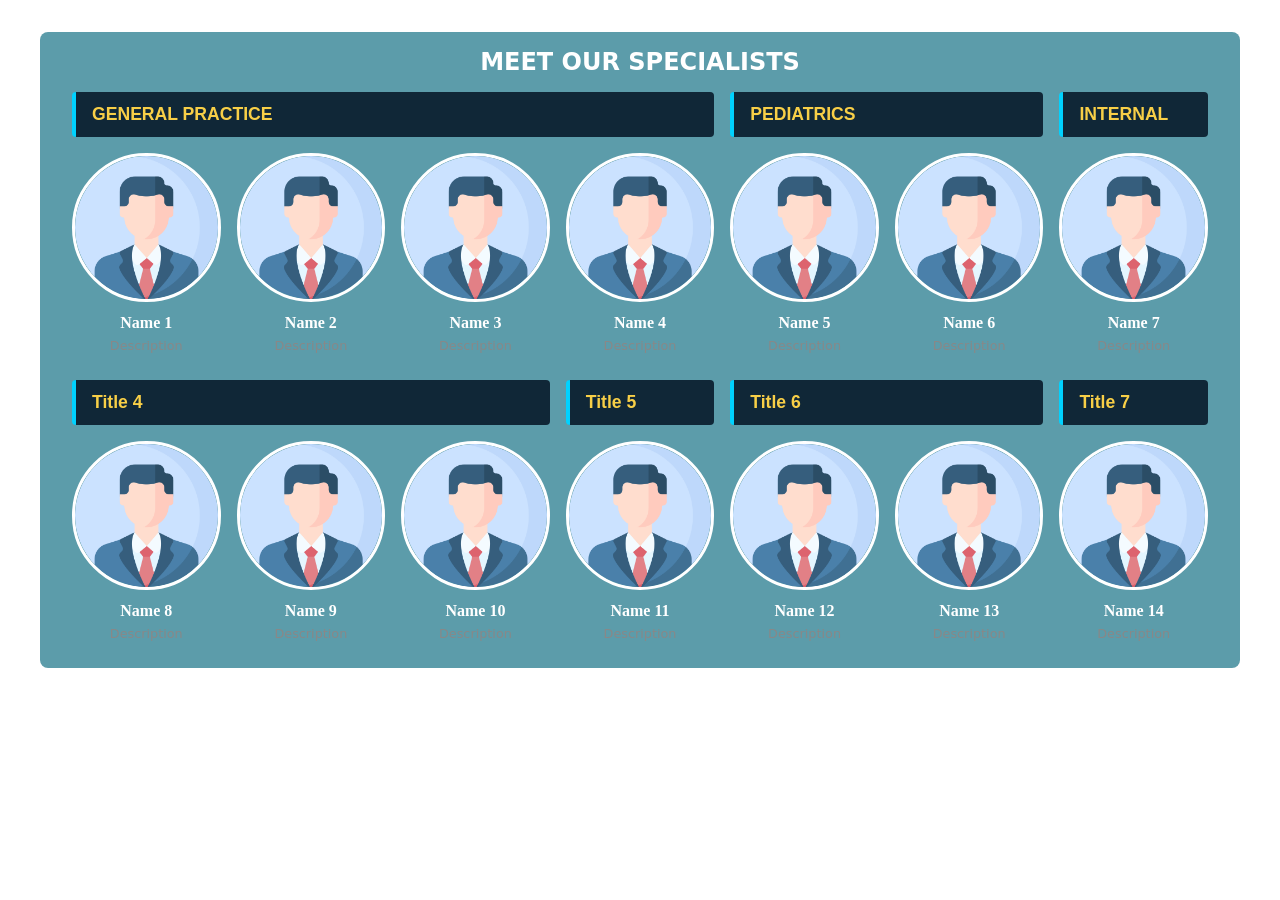
==== index.html @ b3a774a7 "Update index.html removing href" ====
<!DOCTYPE html>
<html lang="en">

<head>
  <meta charset="UTF-8">
  <meta name="viewport" content="width=device-width, initial-scale=1.0">
  <title>Your Business Name</title>
  <link rel="stylesheet" href="style.css">
</head>

<body>

  <!-- HEADER / BANNER SECTION -->
  <!-- <header class="hero-banner">
    <img src="Logo1.webp" alt="Business Banner Header" class="banner-img">

  </header> -->

  <!-- <main>
    <section class="welcome-section">
      <h1>Welcome to Aldas</h1>
    </section>
  </main> -->

  <!-- CENTERED BLACK CONTAINER SECTION -->
  <section class="content-box">
    <h2>MEET OUR SPECIALISTS</h2>
    <!-- <p>This box will automatically grow vertically as you add more content inside it!</p> -->

    <!-- ROW 1 HEADERS -->
    <div class="custom-grid">
      <!-- Row 1 Headers -->
      <div class="section-header span-4">GENERAL PRACTICE</div>
      <div class="section-header span-2">PEDIATRICS</div>
      <div class="section-header span-1">INTERNAL</div>

      <!-- Row 1 Cards (Matches the header spans above: 4 + 2 + 1 = 7 items total) -->
      <a class="grid-card-link span-2">
        <div class="grid-card span-1"><img src="profile.png" alt="Placeholder Avatar">
          <h3>Name 1</h3>
          <p>Description</p>
        </div>
      </a>

      <a class="grid-card-link span-1">
        <div class="grid-card span-1"><img src="profile.png" alt="Placeholder Avatar">
          <h3>Name 2</h3>
          <p>Description</p>
        </div>
      </a>

      <a class="grid-card-link span-1">
        <div class="grid-card span-1"><img src="profile.png" alt="Placeholder Avatar">
          <h3>Name 3</h3>
          <p>Description</p>
        </div>
      </a>

      <a class="grid-card-link span-1">
        <div class="grid-card span-1"><img src="profile.png" alt="Placeholder Avatar">
          <h3>Name 4</h3>
          <p>Description</p>
        </div>
      </a>

      <a class="grid-card-link span-1">
        <div class="grid-card span-1"><img src="profile.png" alt="Placeholder Avatar">
          <h3>Name 5</h3>
          <p>Description</p>
        </div>
      </a>

      <a class="grid-card-link span-1">
        <div class="grid-card span-1"><img src="profile.png" alt="Placeholder Avatar">
          <h3>Name 6</h3>
          <p>Description</p>
        </div>
      </a>

      <a class="grid-card-link span-1">
        <div class="grid-card span-1"><img src="profile.png" alt="Placeholder Avatar">
          <h3>Name 7</h3>
          <p>Description</p>
        </div>
      </a>

      <!-- ROW 2 HEADERS -->
      <div class="section-header span-3">Title 4</div>
      <div class="section-header span-1">Title 5</div>
      <div class="section-header span-2">Title 6</div>
      <div class="section-header span-1">Title 7</div>

      <!-- Row 2 Cards (Matches the header spans above: 3 + 1 + 2 + 1 = 7 items) -->
       <a class="grid-card-link span-1">
      <div class="grid-card span-1"><img src="profile.png" alt="Placeholder Avatar">
        <h3>Name 8</h3>
        <p>Description</p>
      </div>
      </a>

      <a class="grid-card-link span-1">
      <div class="grid-card span-1"><img src="profile.png" alt="Placeholder Avatar">
        <h3>Name 9</h3>
        <p>Description</p>
      </div>
      </a>

      <a class="grid-card-link span-1">
      <div class="grid-card span-1"><img src="profile.png" alt="Placeholder Avatar">
        <h3>Name 10</h3>
        <p>Description</p>
      </div>
      </a>

      <a class="grid-card-link span-1">
      <div class="grid-card span-1"><img src="profile.png" alt="Placeholder Avatar">
        <h3>Name 11</h3>
        <p>Description</p>
      </div>
      </a>

      <a class="grid-card-link span-1">
      <div class="grid-card span-1"><img src="profile.png" alt="Placeholder Avatar">
        <h3>Name 12</h3>
        <p>Description</p>
      </div>
      </a>

      <a class="grid-card-link span-1">
        <div class="grid-card span-1"><img src="profile.png" alt="Placeholder Avatar">
          <h3>Name 13</h3>
          <p>Description</p>
        </div>
      </a>

      <a class="grid-card-link span-1">
        <div class="grid-card span-1"><img src="profile.png" alt="Placeholder Avatar">
          <h3>Name 14</h3>
          <p>Description</p>
        </div>
      </a>
    </div>

  </section>

</body>

</html>
---- style.css ----
/* 1. Reset margin and padding on the body so there are no white gaps around the edges */
* {
  margin: 0;
  padding: 0;
  box-sizing: border-box;
}

/* 2. Style the header container */
/* .hero-banner {
  width: 100%;
  overflow: hidden; Ensures no scrollbars if image stretches
} */

/* 3. Style the banner image */
/* .banner-img { */
  /* width: 100%;       Forces the image to take full width of the screen */
  /* height: auto;      Automatically adjusts the height proportionally */
  /* display: block;    Removes default bottom spacing under inline images */
/* } */

/* .welcome-section {
  text-align: center;
  padding: 0 0;
}

.welcome-section h1 {
  font-family: system-ui, -apple-system, sans-serif;
  font-size: clamp(2rem, 5vw, 3.5rem);
  color: #222222;
} */

.content-box {
  width: 100%;             /* Takes up 80% of the screen width */
  max-width: 1200px;      /* Prevents the box from getting too wide on huge desktop screens */
  margin: 2rem auto;      /* "auto" on left/right centers the box horizontally; 2rem adds top/bottom spacing */
  
  background-color: #5c9caa; /* Black background */
  color: #ffffff;         /* White text color for readability */
  
  padding: 1rem 2rem;   /* Adds breathing room inside the box so content doesn't touch the edges */
  height: auto;           /* Automatically calculates height based on content inside */
  border-radius: 8px;     /* Optional: slightly rounds the corners for a modern clean look */
}

/* Base text styling inside the black box */
.content-box h2 {
  margin-bottom: 1rem;
  margin-top: 0rem;
  text-align: center;
  font-family: system-ui, -apple-system, sans-serif;
}

.content-box p {
  line-height: 1.6;
  font-family: system-ui, -apple-system, sans-serif;
}

/* Container Grid Setup (7 Equal Columns for the cards) */
.custom-grid {
  display: grid;
  grid-template-columns: repeat(7, 1fr); /* 7 equal width columns */
  gap: 1rem;                             /* Spacing between grid items */
  width: 100%;
}

/* Span Helper Classes */
.span-1 { grid-column: span 1; background-color: #102737; color: #f8cf47; }
.span-2 { grid-column: span 2; background-color: #102737; color: #f8cf47; }
.span-3 { grid-column: span 3; background-color: #102737; color: #f8cf47; }
.span-4 { grid-column: span 4; background-color: #102737; color: #f8cf47; }

/* Section Header Styles */
.section-header {
  /* background-color: #102737; */
  /* color: #00d2ff;               Accent title color */
  padding: 0.75rem 1rem; /*  */
  font-weight: bold;
  font-size: 1.1rem;
  font-family: 'Trebuchet MS', 'Lucida Sans Unicode', 'Lucida Grande', 'Lucida Sans', Arial, sans-serif;
  border-left: 4px solid #00d2ff;
  border-radius: 4px;
  margin-top: 0;
  /* margin-top: 1rem; */
  text-align: left;
}

/* 1. Base Card Styles (Updated with smooth transition properties) */

.grid-card {
  width: 100%;
  background-color: #5c9caa;
  border: 0px solid #5c9caa;
  border-radius: 0px;

  /* REMOVE top/left/right padding so the circle can touch the edges */
  padding: 0 0 0.5rem 0; /* 1.2rem 0.85rem; */
  
  text-align: center;
  display: flex;
  flex-direction: column;
  align-items: center;
  /* overflow: visible; */

  /* Crucial: overflow must be hidden so zooming image doesn't break rounded corners */
  overflow: hidden;

  /* Smooth transition for animation when hovering */
  transition: transform 0.3s cubic-bezier(0.175, 0.885, 0.32, 1.275),
              box-shadow 0.3s ease,
              border-color 0.3s ease,
              background-color 0.3s ease;
  
  cursor: pointer;          /* Shows pointer hand on hover */
  /* position: relative; */
  /* overflow: hidden;         Keeps inner elements inside rounded corners */
  
}

/* ZOOM THE ENTIRE BLOCK ON HOVER */
.grid-card-link:hover .grid-card {
  transform: scale(1.12) translateY(-4px); /* Scales the WHOLE card up by 12% and lifts it slightly */
  background-color: #5c9caa; /* #1a1a1a */
  border-color: #00d2ff;
  border-radius: 8px;
  box-shadow: 0 16px 32px rgba(0, 210, 255, 0.25),
              0 8px 16px rgba(0, 0, 0, 0.6);
}

/* Circular Profile Photo Inside (No individual zoom needed now) */
.grid-card img {
  width: 100%;
  aspect-ratio: 1 / 1;
  height: auto;
  object-fit: cover;
  border-radius: 50%;
  margin-bottom: 0.75rem;
  border: 3px solid #ffffff; /*  #333333 */
  transition: border-color 0.3s ease;
}

.grid-card-link:hover img {
  border-color: #00d2ff; /* Keeps border color accent on hover */
}

/* .grid-card:hover img { */
/*  transform: scale(1.08); Slightly zooms the image inside the card */
/* } */

.grid-card h3 {
  font-size: 1rem;
  color: #ffffff;
  margin-bottom: 0.25rem;
  transition: color 0.3s ease;
  padding: 0 0.5rem;
}

.grid-card-link:hover h3 {
  color: #00d2ff;
}

.grid-card p {
  font-size: 0.8rem;
  color: #888888;
  padding: 0 0.5rem;
}

/* Remove default underline and text color changes from the link wrapper */
.grid-card-link {
  text-decoration: none;
  color: inherit;
  display: flex; /* Helps ensure card occupies full height/width */
  grid-column: span 1; /* Retain the spanning behavior */
  position: relative;
  z-index: 1; /* Default stacking layer */
}

/* Elevate the z-index of the active link so the scaled card sits ON TOP of nearby items */
.grid-card-link:hover {
  z-index: 50;
}

/* .grid-card-link:hover img { */
/*  transform: scale(1.1);   Slightly larger zoom, still a circle */
/*  border-color: #00d2ff;   Highlights the circular border on hover */
/* } */

/* Optional: Stack items cleanly on smaller screens/mobile */
@media (max-width: 900px) {
  .custom-grid {
    grid-template-columns: repeat(2, 1fr);
  }
  
  .section-header, .span-1, .span-2, .span-3, .span-4 {
    grid-column: span 2; /* Force headers and cards to full width on mobile */
  }
}


/* ==========================================
   TEMPORARY DEBUGGING BORDERS (Delete later)
   ========================================== */
/* header, section, main, nav, footer, div {
  outline: 2px dashed #ff3366 !important;
} */
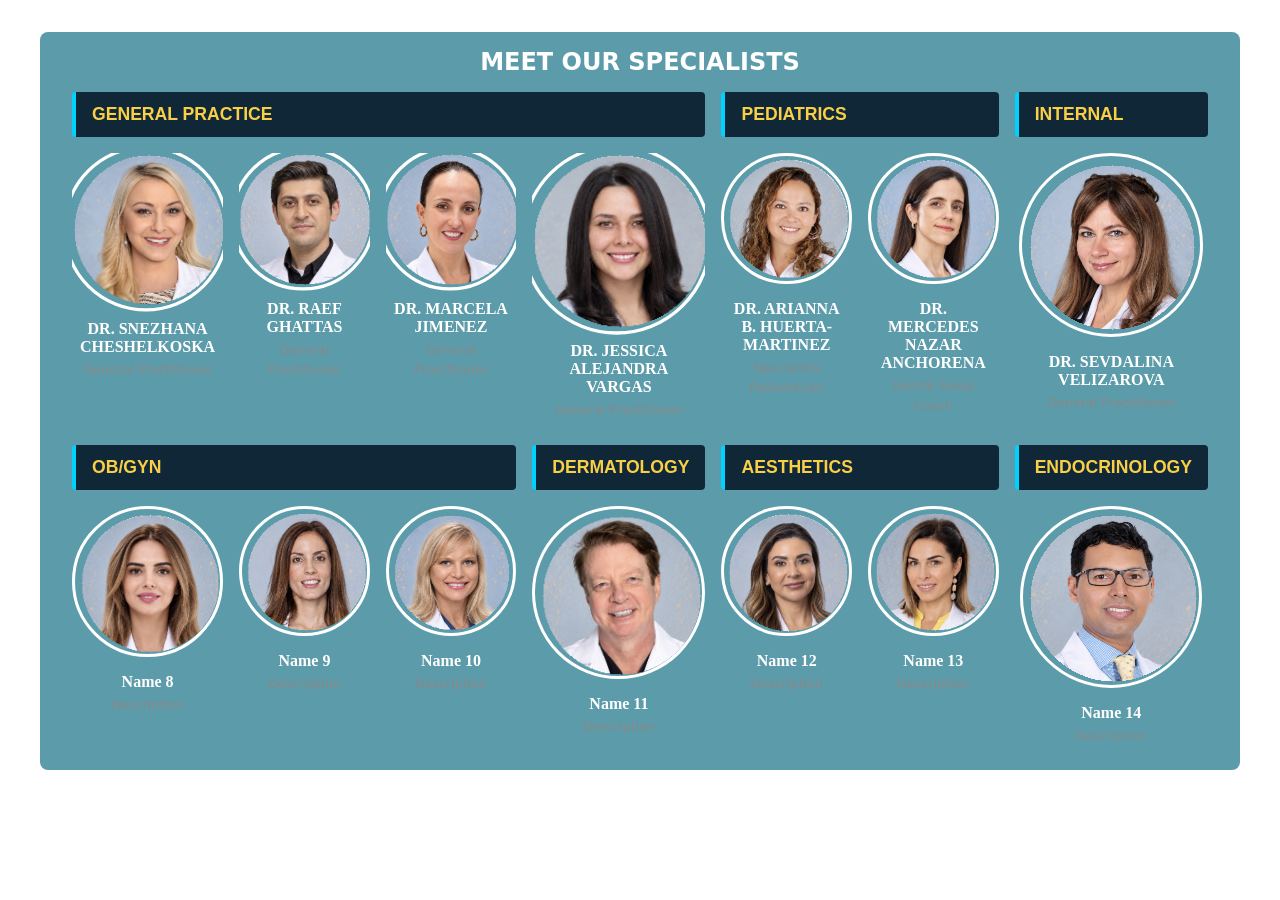
==== commit 4dd6f43a: "Update index.html" ====
--- a/index.html
+++ b/index.html
@@ -10,137 +10,193 @@
 
 <body>
 
-  <!-- HEADER / BANNER SECTION -->
-  <!-- <header class="hero-banner">
-    <img src="Logo1.webp" alt="Business Banner Header" class="banner-img">
-
-  </header> -->
-
-  <!-- <main>
-    <section class="welcome-section">
-      <h1>Welcome to Aldas</h1>
-    </section>
-  </main> -->
-
-  <!-- CENTERED BLACK CONTAINER SECTION -->
+  <!-- MAIN CONTAINER BOX -->
   <section class="content-box">
     <h2>MEET OUR SPECIALISTS</h2>
-    <!-- <p>This box will automatically grow vertically as you add more content inside it!</p> -->
-
-    <!-- ROW 1 HEADERS -->
+
     <div class="custom-grid">
-      <!-- Row 1 Headers -->
-      <div class="section-header span-4">GENERAL PRACTICE</div>
+      <!-- ROW 1 HEADERS (4 + 2 + 1 = 7 Columns Total) -->
+      <div class="section-header span-4" style="background-color: #102737; color: #f8cf47;">GENERAL PRACTICE</div>
       <div class="section-header span-2">PEDIATRICS</div>
       <div class="section-header span-1">INTERNAL</div>
 
-      <!-- Row 1 Cards (Matches the header spans above: 4 + 2 + 1 = 7 items total) -->
-      <a class="grid-card-link span-2">
-        <div class="grid-card span-1"><img src="profile.png" alt="Placeholder Avatar">
-          <h3>Name 1</h3>
-          <p>Description</p>
-        </div>
-      </a>
-
-      <a class="grid-card-link span-1">
-        <div class="grid-card span-1"><img src="profile.png" alt="Placeholder Avatar">
-          <h3>Name 2</h3>
-          <p>Description</p>
-        </div>
-      </a>
-
-      <a class="grid-card-link span-1">
-        <div class="grid-card span-1"><img src="profile.png" alt="Placeholder Avatar">
-          <h3>Name 3</h3>
-          <p>Description</p>
-        </div>
-      </a>
-
-      <a class="grid-card-link span-1">
-        <div class="grid-card span-1"><img src="profile.png" alt="Placeholder Avatar">
-          <h3>Name 4</h3>
-          <p>Description</p>
-        </div>
-      </a>
-
-      <a class="grid-card-link span-1">
-        <div class="grid-card span-1"><img src="profile.png" alt="Placeholder Avatar">
-          <h3>Name 5</h3>
-          <p>Description</p>
-        </div>
-      </a>
-
-      <a class="grid-card-link span-1">
-        <div class="grid-card span-1"><img src="profile.png" alt="Placeholder Avatar">
-          <h3>Name 6</h3>
-          <p>Description</p>
-        </div>
-      </a>
-
-      <a class="grid-card-link span-1">
-        <div class="grid-card span-1"><img src="profile.png" alt="Placeholder Avatar">
-          <h3>Name 7</h3>
-          <p>Description</p>
-        </div>
-      </a>
-
-      <!-- ROW 2 HEADERS -->
-      <div class="section-header span-3">Title 4</div>
-      <div class="section-header span-1">Title 5</div>
-      <div class="section-header span-2">Title 6</div>
-      <div class="section-header span-1">Title 7</div>
-
-      <!-- Row 2 Cards (Matches the header spans above: 3 + 1 + 2 + 1 = 7 items) -->
-       <a class="grid-card-link span-1">
-      <div class="grid-card span-1"><img src="profile.png" alt="Placeholder Avatar">
-        <h3>Name 8</h3>
-        <p>Description</p>
-      </div>
-      </a>
-
-      <a class="grid-card-link span-1">
-      <div class="grid-card span-1"><img src="profile.png" alt="Placeholder Avatar">
-        <h3>Name 9</h3>
-        <p>Description</p>
-      </div>
-      </a>
-
-      <a class="grid-card-link span-1">
-      <div class="grid-card span-1"><img src="profile.png" alt="Placeholder Avatar">
-        <h3>Name 10</h3>
-        <p>Description</p>
-      </div>
-      </a>
-
-      <a class="grid-card-link span-1">
-      <div class="grid-card span-1"><img src="profile.png" alt="Placeholder Avatar">
-        <h3>Name 11</h3>
-        <p>Description</p>
-      </div>
-      </a>
-
-      <a class="grid-card-link span-1">
-      <div class="grid-card span-1"><img src="profile.png" alt="Placeholder Avatar">
-        <h3>Name 12</h3>
-        <p>Description</p>
-      </div>
-      </a>
-
-      <a class="grid-card-link span-1">
-        <div class="grid-card span-1"><img src="profile.png" alt="Placeholder Avatar">
-          <h3>Name 13</h3>
-          <p>Description</p>
-        </div>
-      </a>
-
-      <a class="grid-card-link span-1">
-        <div class="grid-card span-1"><img src="profile.png" alt="Placeholder Avatar">
-          <h3>Name 14</h3>
-          <p>Description</p>
-        </div>
-      </a>
+      <!-- ROW 1 CARDS -->
+      <a href="#" class="grid-card-link span-1">
+        <div class="grid-card">
+          <div class="card-media">
+            <img src="images/profile/01snezhana.png" alt="Snezhana Profile" style="transform: scale(1.1) translateX(-1%);">
+          </div>
+          <div class="card-content">
+            <h3>DR. SNEZHANA CHESHELKOSKA</h3>
+            <p>General Practitioner</p>
+          </div>
+        </div>
+      </a>
+
+      <a href="#" class="grid-card-link span-1">
+        <div class="grid-card">
+          <div class="card-media">
+            <img src="images/profile/02raef.png" alt="Raef Profile" style="transform: scale(1.1) translateX(-1%);">
+          </div>
+          <div class="card-content">
+            <h3>DR. RAEF GHATTAS</h3>
+            <p>General Practitioner</p>
+          </div>
+        </div>
+      </a>
+
+      <a href="#" class="grid-card-link span-1"> <!-- href="product-details3.html" */ -->
+        <div class="grid-card">
+          <div class="card-media">
+            <img src="images/profile/03marcela.png" alt="Marcela Profile" style="transform: scale(1.1) translateX(-1%);">
+          </div>
+          <div class="card-content">
+            <h3>DR. MARCELA JIMENEZ</h3>
+            <p>General Practitioner</p>
+          </div>
+        </div>
+      </a>
+
+      <a href="#" class="grid-card-link span-1">
+        <div class="grid-card">
+          <div class="card-media">
+            <img src="images/profile/04jessica.png" alt="Profile" style="transform: scale(1.1) translateX(-1%);">
+          </div>
+          <div class="card-content">
+            <h3>DR. JESSICA ALEJANDRA VARGAS</h3>
+            <p>General Practitioner</p>
+          </div>
+        </div>
+      </a>
+
+      <a href="#" class="grid-card-link span-1">
+        <div class="grid-card">
+          <div class="card-media">
+            <img src="images/profile/05arianna.png" alt="Arianna Profile"> <!-- style="transform: scale(1.1) translateX(-1%);"> -->
+          </div>
+          <div class="card-content">
+            <h3>DR. ARIANNA B. HUERTA-MARTINEZ</h3>
+            <p>Specialists Pediatrician</p>
+          </div>
+        </div>
+      </a>
+
+      <a href="#" class="grid-card-link span-1">
+        <div class="grid-card">
+          <div class="card-media">
+            <img src="images/profile/06mercedes.png" alt="Mercedes Profile">
+          </div>
+          <div class="card-content">
+            <h3>DR. MERCEDES NAZAR ANCHORENA</h3>
+            <p>Gentle Sleep Coach</p>
+          </div>
+        </div>
+      </a>
+
+      <a href="#" class="grid-card-link span-1">
+        <div class="grid-card">
+          <div class="card-media">
+            <img src="images/profile/07sevdalina.png" alt="Sevdalina Profile">
+          </div>
+          <div class="card-content">
+            <h3>DR. SEVDALINA VELIZAROVA</h3>
+            <p>General Practitioner</p>
+          </div>
+        </div>
+      </a>
+
+      <!-- ROW 2 HEADERS (3 + 1 + 2 + 1 = 7 Columns Total) -->
+      <div class="section-header span-3">OB/GYN</div>
+      <div class="section-header span-1">DERMATOLOGY</div>
+      <div class="section-header span-2">AESTHETICS</div>
+      <div class="section-header span-1">ENDOCRINOLOGY</div>
+
+      <!-- ROW 2 CARDS -->
+      <a href="#" class="grid-card-link span-1">
+        <div class="grid-card">
+          <div class="card-media">
+            <img src="images/profile/08latife.png" alt="Latife Profile">
+          </div>
+          <div class="card-content">
+            <h3>Name 8</h3>
+            <p>Description</p>
+          </div>
+        </div>
+      </a>
+
+      <a href="#" class="grid-card-link span-1">
+        <div class="grid-card">
+          <div class="card-media">
+            <img src="images/profile/09emma.png" alt="EmmaProfile">
+          </div>
+          <div class="card-content">
+            <h3>Name 9</h3>
+            <p>Description</p>
+          </div>
+        </div>
+      </a>
+
+      <a href="#" class="grid-card-link span-1">
+        <div class="grid-card">
+          <div class="card-media">
+            <img src="images/profile/10andreja.png" alt="Profile">
+          </div>
+          <div class="card-content">
+            <h3>Name 10</h3>
+            <p>Description</p>
+          </div>
+        </div>
+      </a>
+
+      <a href="#" class="grid-card-link span-1">
+        <div class="grid-card">
+          <div class="card-media">
+            <img src="images/profile/11matthias.png" alt="Profile">
+          </div>
+          <div class="card-content">
+            <h3>Name 11</h3>
+            <p>Description</p>
+          </div>
+        </div>
+      </a>
+
+      <a href="#" class="grid-card-link span-1">
+        <div class="grid-card">
+          <div class="card-media">
+            <img src="images/profile/12patricia.png" alt="Profile">
+          </div>
+          <div class="card-content">
+            <h3>Name 12</h3>
+            <p>Description</p>
+          </div>
+        </div>
+      </a>
+
+      <a href="#" class="grid-card-link span-1">
+        <div class="grid-card">
+          <div class="card-media">
+            <img src="images/profile/13ranka.png" alt="Profile">
+          </div>
+          <div class="card-content">
+            <h3>Name 13</h3>
+            <p>Description</p>
+          </div>
+        </div>
+      </a>
+
+      <a href="#" class="grid-card-link span-1">
+        <div class="grid-card">
+          <div class="card-media">
+            <img src="images/profile/14suhel.png" alt="Profile">
+          </div>
+          <div class="card-content">
+            <h3>Name 14</h3>
+            <p>Description</p>
+          </div>
+        </div>
+      </a>
+
     </div>
-
   </section>
 
 </body>
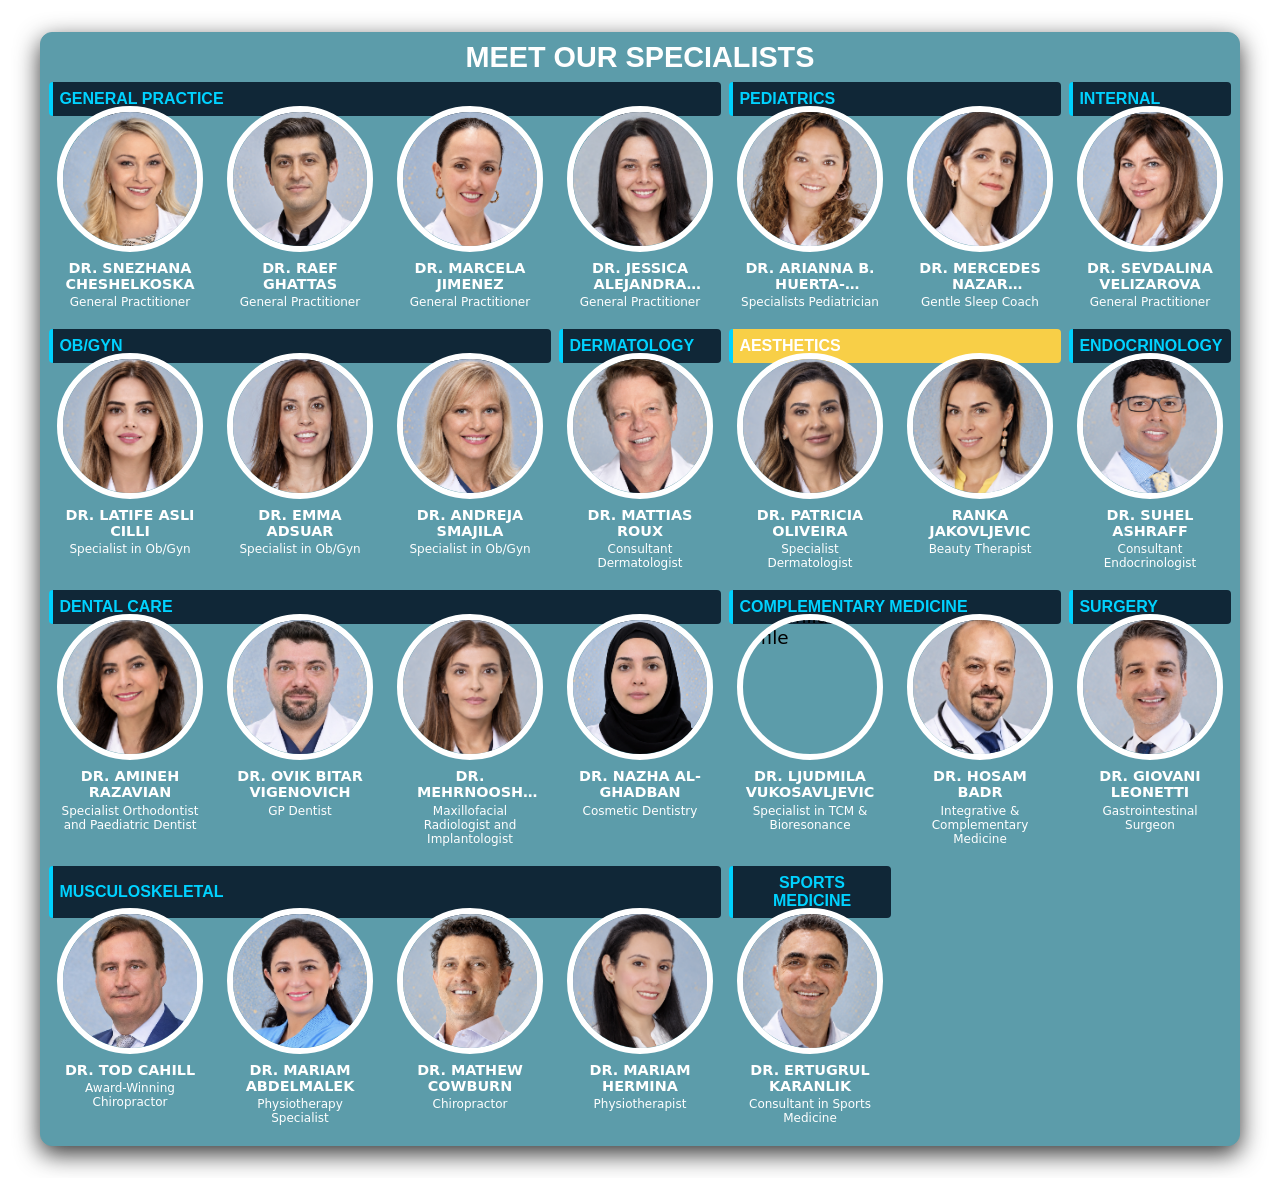
==== commit e7e7da4b: "Update index.html" ====
--- a/index.html
+++ b/index.html
@@ -16,7 +16,7 @@
 
     <div class="custom-grid">
       <!-- ROW 1 HEADERS (4 + 2 + 1 = 7 Columns Total) -->
-      <div class="section-header span-4" style="background-color: #102737; color: #f8cf47;">GENERAL PRACTICE</div>
+      <div class="section-header span-4">GENERAL PRACTICE</div>
       <div class="section-header span-2">PEDIATRICS</div>
       <div class="section-header span-1">INTERNAL</div>
 
@@ -72,7 +72,7 @@
       <a href="#" class="grid-card-link span-1">
         <div class="grid-card">
           <div class="card-media">
-            <img src="images/profile/05arianna.png" alt="Arianna Profile"> <!-- style="transform: scale(1.1) translateX(-1%);"> -->
+            <img src="images/profile/05arianna.png" alt="Arianna Profile">
           </div>
           <div class="card-content">
             <h3>DR. ARIANNA B. HUERTA-MARTINEZ</h3>
@@ -108,7 +108,7 @@
       <!-- ROW 2 HEADERS (3 + 1 + 2 + 1 = 7 Columns Total) -->
       <div class="section-header span-3">OB/GYN</div>
       <div class="section-header span-1">DERMATOLOGY</div>
-      <div class="section-header span-2">AESTHETICS</div>
+      <div class="section-header span-2" style="color: #ffffff; background-color: #f8cf47;">AESTHETICS</div>
       <div class="section-header span-1">ENDOCRINOLOGY</div>
 
       <!-- ROW 2 CARDS -->
@@ -118,8 +118,8 @@
             <img src="images/profile/08latife.png" alt="Latife Profile">
           </div>
           <div class="card-content">
-            <h3>Name 8</h3>
-            <p>Description</p>
+            <h3>DR. LATIFE ASLI CILLI</h3>
+            <p>Specialist in Ob/Gyn</p>
           </div>
         </div>
       </a>
@@ -130,8 +130,8 @@
             <img src="images/profile/09emma.png" alt="EmmaProfile">
           </div>
           <div class="card-content">
-            <h3>Name 9</h3>
-            <p>Description</p>
+            <h3>DR. EMMA ADSUAR</h3>
+            <p>Specialist in Ob/Gyn</p>
           </div>
         </div>
       </a>
@@ -142,8 +142,8 @@
             <img src="images/profile/10andreja.png" alt="Profile">
           </div>
           <div class="card-content">
-            <h3>Name 10</h3>
-            <p>Description</p>
+            <h3>DR. ANDREJA SMAJILA</h3>
+            <p>Specialist in Ob/Gyn</p>
           </div>
         </div>
       </a>
@@ -154,8 +154,8 @@
             <img src="images/profile/11matthias.png" alt="Profile">
           </div>
           <div class="card-content">
-            <h3>Name 11</h3>
-            <p>Description</p>
+            <h3>DR. MATTIAS ROUX</h3>
+            <p>Consultant Dermatologist</p>
           </div>
         </div>
       </a>
@@ -166,8 +166,8 @@
             <img src="images/profile/12patricia.png" alt="Profile">
           </div>
           <div class="card-content">
-            <h3>Name 12</h3>
-            <p>Description</p>
+            <h3>DR. PATRICIA OLIVEIRA</h3>
+            <p>Specialist Dermatologist</p>
           </div>
         </div>
       </a>
@@ -178,8 +178,8 @@
             <img src="images/profile/13ranka.png" alt="Profile">
           </div>
           <div class="card-content">
-            <h3>Name 13</h3>
-            <p>Description</p>
+            <h3>RANKA JAKOVLJEVIC</h3>
+            <p>Beauty Therapist</p>
           </div>
         </div>
       </a>
@@ -190,8 +190,164 @@
             <img src="images/profile/14suhel.png" alt="Profile">
           </div>
           <div class="card-content">
-            <h3>Name 14</h3>
-            <p>Description</p>
+            <h3>DR. SUHEL ASHRAFF</h3>
+            <p>Consultant Endocrinologist</p>
+          </div>
+        </div>
+      </a>
+
+      <!-- ROW 3 HEADERS (4 + 2 + 1 = 7 Columns Total) -->
+      <div class="section-header span-4">DENTAL CARE</div>
+      <div class="section-header span-2">COMPLEMENTARY MEDICINE</div>
+      <div class="section-header span-1">SURGERY</div>
+
+      <!-- ROW 3 CARDS -->
+      <a href="#" class="grid-card-link span-1">
+        <div class="grid-card">
+          <div class="card-media">
+            <img src="images/profile/15amineh.png" alt="Amineh Profile">
+          </div>
+          <div class="card-content">
+            <h3>DR. AMINEH RAZAVIAN</h3>
+            <p>Specialist Orthodontist and Paediatric Dentist</p>
+          </div>
+        </div>
+      </a>
+
+      <a href="#" class="grid-card-link span-1">
+        <div class="grid-card">
+          <div class="card-media">
+            <img src="images/profile/16ovik.png" alt="OviK Profile">
+          </div>
+          <div class="card-content">
+            <h3>DR. OVIK BITAR VIGENOVICH</h3>
+            <p>GP Dentist</p>
+          </div>
+        </div>
+      </a>
+
+      <a href="#" class="grid-card-link span-1">
+        <div class="grid-card">
+          <div class="card-media">
+            <img src="images/profile/17mehrnoosh.png" alt="Mehrnoosh Profile">
+          </div>
+          <div class="card-content">
+            <h3>DR. MEHRNOOSH DEHBOZORGI</h3>
+            <p>Maxillofacial Radiologist and Implantologist</p>
+          </div>
+        </div>
+      </a>
+
+      <a href="#" class="grid-card-link span-1">
+        <div class="grid-card">
+          <div class="card-media">
+            <img src="images/profile/18nazha.png" alt="Nazha Profile">
+          </div>
+          <div class="card-content">
+            <h3>DR. NAZHA AL-GHADBAN</h3>
+            <p>Cosmetic Dentistry</p>
+          </div>
+        </div>
+      </a>
+
+      <a href="#" class="grid-card-link span-1">
+        <div class="grid-card">
+          <div class="card-media">
+            <img src="images/profile/19ljudmila.png" alt="Ljudmila Profile">
+          </div>
+          <div class="card-content">
+            <h3>DR. LJUDMILA VUKOSAVLJEVIC</h3>
+            <p>Specialist in TCM & Bioresonance</p>
+          </div>
+        </div>
+      </a>
+
+      <a href="#" class="grid-card-link span-1">
+        <div class="grid-card">
+          <div class="card-media">
+            <img src="images/profile/20hosam.png" alt="Hosam Profile">
+          </div>
+          <div class="card-content">
+            <h3>DR. HOSAM BADR</h3>
+            <p>Integrative & Complementary Medicine</p>
+          </div>
+        </div>
+      </a>
+
+      <a href="#" class="grid-card-link span-1">
+        <div class="grid-card">
+          <div class="card-media">
+            <img src="images/profile/21giovanni.png" alt="Giovani Profile">
+          </div>
+          <div class="card-content">
+            <h3>DR. GIOVANI LEONETTI</h3>
+            <p>Gastrointestinal Surgeon</p>
+          </div>
+        </div>
+      </a>
+
+      <!-- ROW 4 HEADERS (4 + 1 + 2 = 7 Columns Total) -->
+      <div class="section-header span-4">MUSCULOSKELETAL</div>
+      <div class="section-header span-1">SPORTS MEDICINE</div>
+      <div class="section-header span-2" style="color: #ffffff; background-color: transparent; border-left: 4px solid transparent;"></div>
+
+      <!-- ROW 4 CARDS -->
+      <a href="#" class="grid-card-link span-1">
+        <div class="grid-card">
+          <div class="card-media">
+            <img src="images/profile/22tod.png" alt="Tod Profile">
+          </div>
+          <div class="card-content">
+            <h3>DR. TOD CAHILL</h3>
+            <p>Award-Winning Chiropractor</p>
+          </div>
+        </div>
+      </a>
+
+      <a href="#" class="grid-card-link span-1">
+        <div class="grid-card">
+          <div class="card-media">
+            <img src="images/profile/23mariam.png" alt="Mariam Profile">
+          </div>
+          <div class="card-content">
+            <h3>DR. MARIAM ABDELMALEK</h3>
+            <p>Physiotherapy Specialist</p>
+          </div>
+        </div>
+      </a>
+
+      <a href="#" class="grid-card-link span-1">
+        <div class="grid-card">
+          <div class="card-media">
+            <img src="images/profile/24mathew.png" alt="Mathew Profile">
+          </div>
+          <div class="card-content">
+            <h3>DR. MATHEW COWBURN</h3>
+            <p>Chiropractor</p>
+          </div>
+        </div>
+      </a>
+
+      <a href="#" class="grid-card-link span-1">
+        <div class="grid-card">
+          <div class="card-media">
+            <img src="images/profile/25mariam.png" alt="Nazha Profile">
+          </div>
+          <div class="card-content">
+            <h3>DR. MARIAM HERMINA</h3>
+            <p>Physiotherapist</p>
+          </div>
+        </div>
+      </a>
+
+      <a href="#" class="grid-card-link span-1">
+        <div class="grid-card">
+          <div class="card-media">
+            <img src="images/profile/26ertugrul.png" alt="Ertugrul Profile">
+          </div>
+          <div class="card-content">
+            <h3>DR. ERTUGRUL KARANLIK</h3>
+            <p>Consultant in Sports Medicine</p>
           </div>
         </div>
       </a>
--- a/style.css
+++ b/style.css
@@ -1,200 +1,194 @@
-/* 1. Reset margin and padding on the body so there are no white gaps around the edges */
+/* Base Styles */
 * {
+  box-sizing: border-box;
   margin: 0;
   padding: 0;
-  box-sizing: border-box;
 }
 
-/* 2. Style the header container */
-/* .hero-banner {
-  width: 100%;
-  overflow: hidden; Ensures no scrollbars if image stretches
-} */
-
-/* 3. Style the banner image */
-/* .banner-img { */
-  /* width: 100%;       Forces the image to take full width of the screen */
-  /* height: auto;      Automatically adjusts the height proportionally */
-  /* display: block;    Removes default bottom spacing under inline images */
-/* } */
-
-/* .welcome-section {
-  text-align: center;
-  padding: 0 0;
+body {
+  /* background-color: #000000; */
+  /* color: #ffffff; */
+  font-family: system-ui, -apple-system, sans-serif;
+  display: flex;
+  justify-content: center;
+  padding: 2rem 0;
 }
 
-.welcome-section h1 {
-  font-family: system-ui, -apple-system, sans-serif;
-  font-size: clamp(2rem, 5vw, 3.5rem);
-  color: #222222;
-} */
-
+/* 1. Main Outer Container */
 .content-box {
-  width: 100%;             /* Takes up 80% of the screen width */
-  max-width: 1200px;      /* Prevents the box from getting too wide on huge desktop screens */
-  margin: 2rem auto;      /* "auto" on left/right centers the box horizontally; 2rem adds top/bottom spacing */
-  
-  background-color: #5c9caa; /* Black background */
-  color: #ffffff;         /* White text color for readability */
-  
-  padding: 1rem 2rem;   /* Adds breathing room inside the box so content doesn't touch the edges */
-  height: auto;           /* Automatically calculates height based on content inside */
-  border-radius: 8px;     /* Optional: slightly rounds the corners for a modern clean look */
+  width: 100%;
+  max-width: 1200px;
+  background-color: #5c9caa; /* #0a0a0a; */
+  border: 1px solid #5c9caa;
+  border-radius: 12px;
+  padding:0.5em;
+  box-shadow: 0 8px 24px rgba(0, 0, 0, 0.8);
+  /* margin-top: 0.5rem; */
 }
 
-/* Base text styling inside the black box */
 .content-box h2 {
-  margin-bottom: 1rem;
-  margin-top: 0rem;
   text-align: center;
-  font-family: system-ui, -apple-system, sans-serif;
+  font-family: "Trebuchet MS", sans-serif;
+  font-size: 1.8rem;
+  margin-top: 0.0rem;
+  margin-bottom: 0.5rem;
+  color: #ffffff;
 }
 
-.content-box p {
-  line-height: 1.6;
-  font-family: system-ui, -apple-system, sans-serif;
-}
-
-/* Container Grid Setup (7 Equal Columns for the cards) */
+/* 2. Custom 7-Column Grid */
 .custom-grid {
   display: grid;
-  grid-template-columns: repeat(7, 1fr); /* 7 equal width columns */
-  gap: 1rem;                             /* Spacing between grid items */
+  grid-template-columns: repeat(7, minmax(0, 1fr));
+  gap: 0.5rem;
   width: 100%;
 }
 
 /* Span Helper Classes */
-.span-1 { grid-column: span 1; background-color: #102737; color: #f8cf47; }
-.span-2 { grid-column: span 2; background-color: #102737; color: #f8cf47; }
-.span-3 { grid-column: span 3; background-color: #102737; color: #f8cf47; }
-.span-4 { grid-column: span 4; background-color: #102737; color: #f8cf47; }
+.span-1 { grid-column: span 1; }
+.span-2 { grid-column: span 2; }
+.span-3 { grid-column: span 3; }
+.span-4 { grid-column: span 4; }
 
-/* Section Header Styles */
+/* Sub-Headers */
 .section-header {
-  /* background-color: #102737; */
-  /* color: #00d2ff;               Accent title color */
-  padding: 0.75rem 1rem; /*  */
+  background-color: #102737;
+  color: #00d2ff;
+  padding: 0.5rem 0.4rem;
   font-weight: bold;
-  font-size: 1.1rem;
-  font-family: 'Trebuchet MS', 'Lucida Sans Unicode', 'Lucida Grande', 'Lucida Sans', Arial, sans-serif;
+  font-size: 1rem; 
+  font-family: "Trebuchet MS", "Lucida Sans Unicode", sans-serif;
   border-left: 4px solid #00d2ff;
   border-radius: 4px;
-  margin-top: 0;
-  /* margin-top: 1rem; */
-  text-align: left;
+  display: flex;
+  align-items: center;
+  justify-content: left;
+  text-align: center;
+  white-space: normal;
+  overflow-wrap: break-word;
+  word-break: break-word;
+  hyphens: auto;
+  box-sizing: border-box;
 }
 
-/* 1. Base Card Styles (Updated with smooth transition properties) */
-
-.grid-card {
-  width: 100%;
-  background-color: #5c9caa;
-  border: 0px solid #5c9caa;
-  border-radius: 0px;
-
-  /* REMOVE top/left/right padding so the circle can touch the edges */
-  padding: 0 0 0.5rem 0; /* 1.2rem 0.85rem; */
-  
-  text-align: center;
-  display: flex;
-  flex-direction: column;
-  align-items: center;
-  /* overflow: visible; */
-
-  /* Crucial: overflow must be hidden so zooming image doesn't break rounded corners */
-  overflow: hidden;
-
-  /* Smooth transition for animation when hovering */
-  transition: transform 0.3s cubic-bezier(0.175, 0.885, 0.32, 1.275),
-              box-shadow 0.3s ease,
-              border-color 0.3s ease,
-              background-color 0.3s ease;
-  
-  cursor: pointer;          /* Shows pointer hand on hover */
-  /* position: relative; */
-  /* overflow: hidden;         Keeps inner elements inside rounded corners */
-  
-}
-
-/* ZOOM THE ENTIRE BLOCK ON HOVER */
-.grid-card-link:hover .grid-card {
-  transform: scale(1.12) translateY(-4px); /* Scales the WHOLE card up by 12% and lifts it slightly */
-  background-color: #5c9caa; /* #1a1a1a */
-  border-color: #00d2ff;
-  border-radius: 8px;
-  box-shadow: 0 16px 32px rgba(0, 210, 255, 0.25),
-              0 8px 16px rgba(0, 0, 0, 0.6);
-}
-
-/* Circular Profile Photo Inside (No individual zoom needed now) */
-.grid-card img {
-  width: 100%;
-  aspect-ratio: 1 / 1;
-  height: auto;
-  object-fit: cover;
-  border-radius: 50%;
-  margin-bottom: 0.75rem;
-  border: 3px solid #ffffff; /*  #333333 */
-  transition: border-color 0.3s ease;
-}
-
-.grid-card-link:hover img {
-  border-color: #00d2ff; /* Keeps border color accent on hover */
-}
-
-/* .grid-card:hover img { */
-/*  transform: scale(1.08); Slightly zooms the image inside the card */
-/* } */
-
-.grid-card h3 {
-  font-size: 1rem;
-  color: #ffffff;
-  margin-bottom: 0.25rem;
-  transition: color 0.3s ease;
-  padding: 0 0.5rem;
-}
-
-.grid-card-link:hover h3 {
-  color: #00d2ff;
-}
-
-.grid-card p {
-  font-size: 0.8rem;
-  color: #888888;
-  padding: 0 0.5rem;
-}
-
-/* Remove default underline and text color changes from the link wrapper */
+/* 3. Outer Grid Link Wrapper */
 .grid-card-link {
   text-decoration: none;
   color: inherit;
-  display: flex; /* Helps ensure card occupies full height/width */
-  grid-column: span 1; /* Retain the spanning behavior */
+  display: flex;
   position: relative;
-  z-index: 1; /* Default stacking layer */
+  margin-top: -18px;
+  z-index: 1;
 }
 
-/* Elevate the z-index of the active link so the scaled card sits ON TOP of nearby items */
 .grid-card-link:hover {
   z-index: 50;
 }
 
-/* .grid-card-link:hover img { */
-/*  transform: scale(1.1);   Slightly larger zoom, still a circle */
-/*  border-color: #00d2ff;   Highlights the circular border on hover */
+/* 4. Parent Card Box */
+.grid-card {
+  width: 100%;
+  background-color: transparent;
+  /* border: 1px solid #333333; */
+  border-radius: 8px;
+  padding: 0.5rem;
+  padding-top: 0;
+  display: flex;
+  flex-direction: column;
+  align-items: center;
+  transition: border-color 0.3s ease, background-color 0.3s ease; /* transform 0.3s cubic-bezier(0.175, 0.885, 0.32, 1.275),
+              box-shadow 0.3s ease,
+              border-color 0.3s ease,
+              background-color 0.3s ease; */
+  cursor: pointer;
+
+  position: relative;
+  overflow: visible !important;
+}
+
+/* .grid-card-link:hover .grid-card { */
+  /* transform: scale(1.1) translateY(-15px); */
+  /* background-color: #1a1a1a; */
+  /* border-color: #00d2ff; */
+  /* box-shadow: 0 10px 20px rgba(0, 210, 255, 0.4); */
+
+  /* z-index: 100;
+  position: relative; */
 /* } */
 
-/* Optional: Stack items cleanly on smaller screens/mobile */
-@media (max-width: 900px) {
-  .custom-grid {
-    grid-template-columns: repeat(2, 1fr);
-  }
+/* 5. TOP BOX: Media / Image Container */
+.card-media {
+  width: 100%;
+  aspect-ratio: 1 / 1;
+  border-radius: 50%;
+  border: 6px solid #ffffff;
   
-  .section-header, .span-1, .span-2, .span-3, .span-4 {
-    grid-column: span 2; /* Force headers and cards to full width on mobile */
-  }
+  /* CRITICAL: Clips the image so it doesn't spill outside the circle when enlarged */
+  overflow: hidden;
+
+  display: flex;
+  justify-content: center;
+  align-items: center;
+  position: relative;
+  z-index: 2;
+  transition: transform 0.3s cubic-bezier(0.175, 0.885, 0.32, 1.275), box-show 0.3s, border-color 0.3s ease;
+  /* padding: 0.25rem; Adjust individual top box spacing here */
 }
 
+.grid-card-link:hover .card-media {
+  transform: scale(1.25) translateY(-12px);
+  border-color: #00d2ff;
+  box-shadow: 0 10px 20px rgba(0, 210, 255, 0.4);
+  z-index: 100;
+}
+
+/* Base Image Styles inside the circular frame */
+.card-media img {
+  width: 100%;
+  height: 100%;
+  object-fit: cover;
+  transition: transform 0.3s ease;
+  transform: scale(1.15) translateX(-1%) translateY(-3%);
+}
+
+.grid-card-link:hover .card-media img {
+  border-color: #00d2ff;
+}
+
+/* Optional: Extra zoom on hover inside the circle */
+.grid-card-link:hover .card-media img {
+  transform: scale(1.35) !important;   /* Zooms in even further when hovering over the card */
+}
+
+/* 6. BOTTOM BOX: Text Content Container */
+.card-content {
+  width: 100%;
+  text-align: center;
+  padding: 0.5rem 0.25rem 0.25rem 0.25rem; /* Adjust individual bottom box spacing here */
+}
+
+.card-content h3 {
+  font-size: 0.9rem;
+  color: #ffffff;
+  margin-bottom: 0.2rem;
+  transition: color 0.3s ease;
+
+  /* Line Clamping to max 2 lines */
+  display: -webkit-box;
+  -webkit-line-clamp: 2;
+  -webkit-box-orient: vertical;
+  overflow: hidden;
+  text-overflow: ellipsis;
+  word-break: break-word; /* Prevents long unbroken strings from overflowing */
+}
+
+.grid-card-link:hover .card-content h3 {
+  color: #00d2ff;
+}
+
+.card-content p {
+  font-size: 0.75rem;
+  color: #ffffff;
+}
 
 /* ==========================================
    TEMPORARY DEBUGGING BORDERS (Delete later)
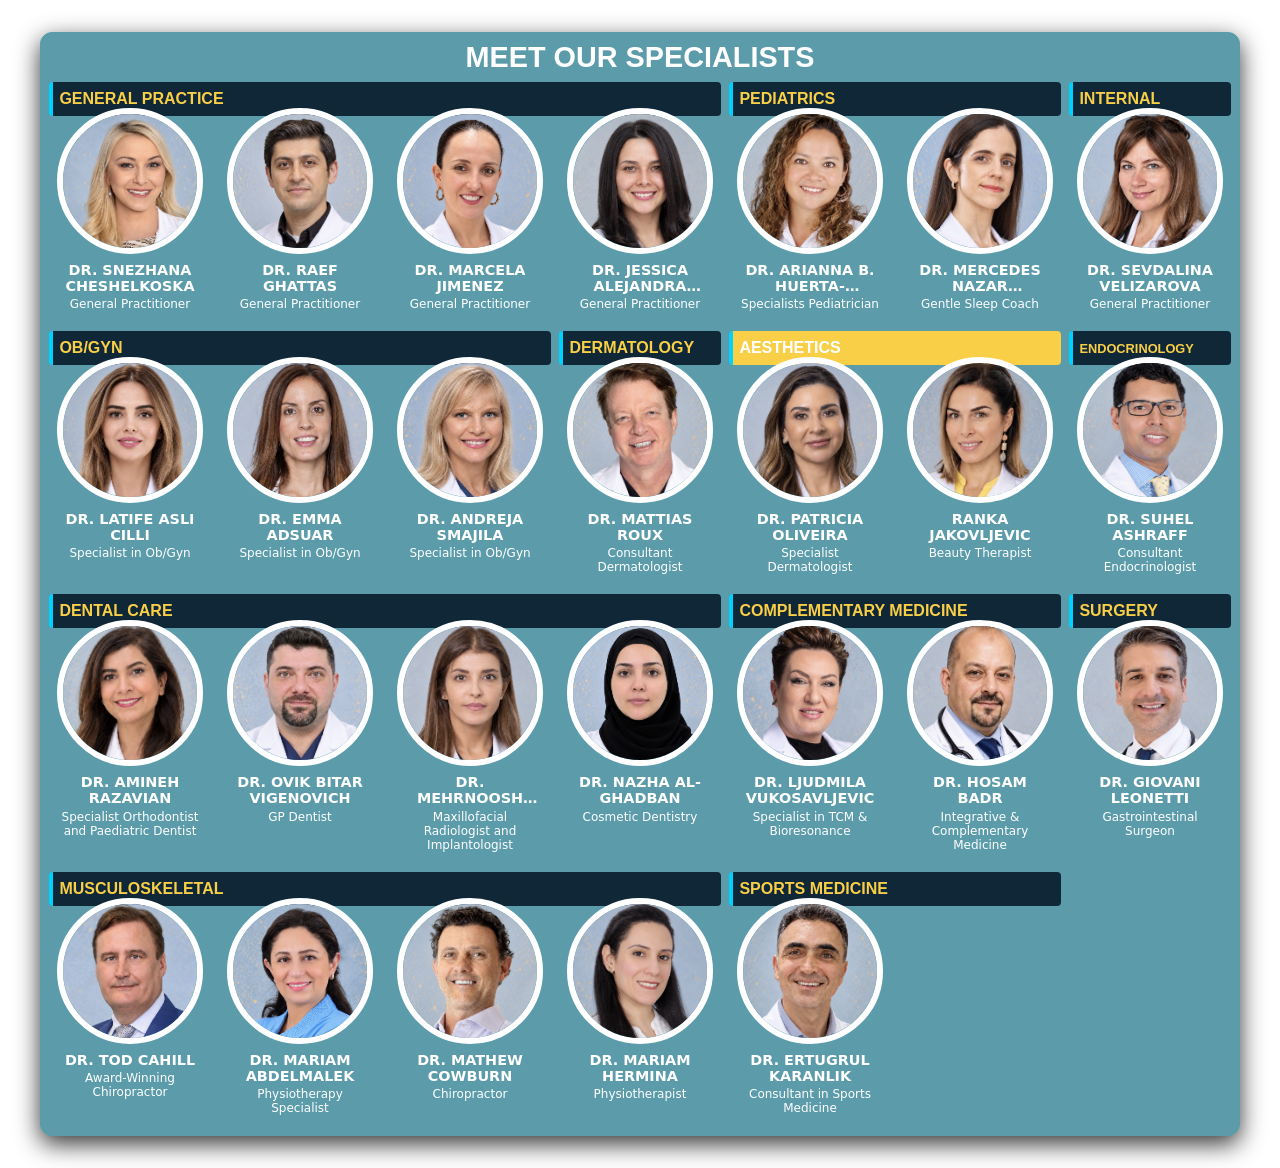
==== commit 8a77c513: "Update index.html" ====
--- a/index.html
+++ b/index.html
@@ -109,7 +109,7 @@
       <div class="section-header span-3">OB/GYN</div>
       <div class="section-header span-1">DERMATOLOGY</div>
       <div class="section-header span-2" style="color: #ffffff; background-color: #f8cf47;">AESTHETICS</div>
-      <div class="section-header span-1">ENDOCRINOLOGY</div>
+      <div class="section-header span-1" style="font-size: 0.8rem;">ENDOCRINOLOGY</div>
 
       <!-- ROW 2 CARDS -->
       <a href="#" class="grid-card-link span-1">
@@ -288,8 +288,8 @@
 
       <!-- ROW 4 HEADERS (4 + 1 + 2 = 7 Columns Total) -->
       <div class="section-header span-4">MUSCULOSKELETAL</div>
-      <div class="section-header span-1">SPORTS MEDICINE</div>
-      <div class="section-header span-2" style="color: #ffffff; background-color: transparent; border-left: 4px solid transparent;"></div>
+      <div class="section-header span-2">SPORTS MEDICINE</div>
+      <div class="section-header span-1" style="color: #ffffff; background-color: transparent; border-left: 4px solid transparent;"></div>
 
       <!-- ROW 4 CARDS -->
       <a href="#" class="grid-card-link span-1">
--- a/style.css
+++ b/style.css
@@ -6,8 +6,6 @@
 }
 
 body {
-  /* background-color: #000000; */
-  /* color: #ffffff; */
   font-family: system-ui, -apple-system, sans-serif;
   display: flex;
   justify-content: center;
@@ -18,12 +16,11 @@
 .content-box {
   width: 100%;
   max-width: 1200px;
-  background-color: #5c9caa; /* #0a0a0a; */
+  background-color: #5c9caa;
   border: 1px solid #5c9caa;
   border-radius: 12px;
   padding:0.5em;
   box-shadow: 0 8px 24px rgba(0, 0, 0, 0.8);
-  /* margin-top: 0.5rem; */
 }
 
 .content-box h2 {
@@ -52,23 +49,42 @@
 /* Sub-Headers */
 .section-header {
   background-color: #102737;
+  color: #f8cf47;
+  padding: 0.5rem 0.4rem; /* Slightly tighter horizontal padding */
+  font-weight: bold;
+  
+  /* 1. Scale down font slightly to fit 1-span columns in Notion */
+  font-size: 1rem; 
+  
+  font-family: "Trebuchet MS", "Lucida Sans Unicode", sans-serif;
+  border-left: 4px solid #00d2ff;
+  border-radius: 4px;
+
+  /* 2. Flex centering & Text handling */
+  display: flex;
+  align-items: center;
+  justify-content: left;
+  text-align: center;
+  
+  /* 3. Prevent text overflow */
+  white-space: normal;       /* Allows wrapping if necessary */
+  overflow-wrap: break-word; /* Prevents text breaking out of borders */
+  word-break: break-word;
+  hyphens: auto;             /* Adds soft hyphenation if a word is too wide */
+  box-sizing: border-box;
+}
+
+/* .section-header {
+  background-color: #102737;
   color: #00d2ff;
   padding: 0.5rem 0.4rem;
   font-weight: bold;
-  font-size: 1rem; 
+  font-size: 1rem;
   font-family: "Trebuchet MS", "Lucida Sans Unicode", sans-serif;
   border-left: 4px solid #00d2ff;
   border-radius: 4px;
-  display: flex;
-  align-items: center;
-  justify-content: left;
-  text-align: center;
-  white-space: normal;
-  overflow-wrap: break-word;
-  word-break: break-word;
-  hyphens: auto;
-  box-sizing: border-box;
-}
+  z-index: 1;
+} */
 
 /* 3. Outer Grid Link Wrapper */
 .grid-card-link {
@@ -76,7 +92,7 @@
   color: inherit;
   display: flex;
   position: relative;
-  margin-top: -18px;
+  margin-top: -16px;
   z-index: 1;
 }
 
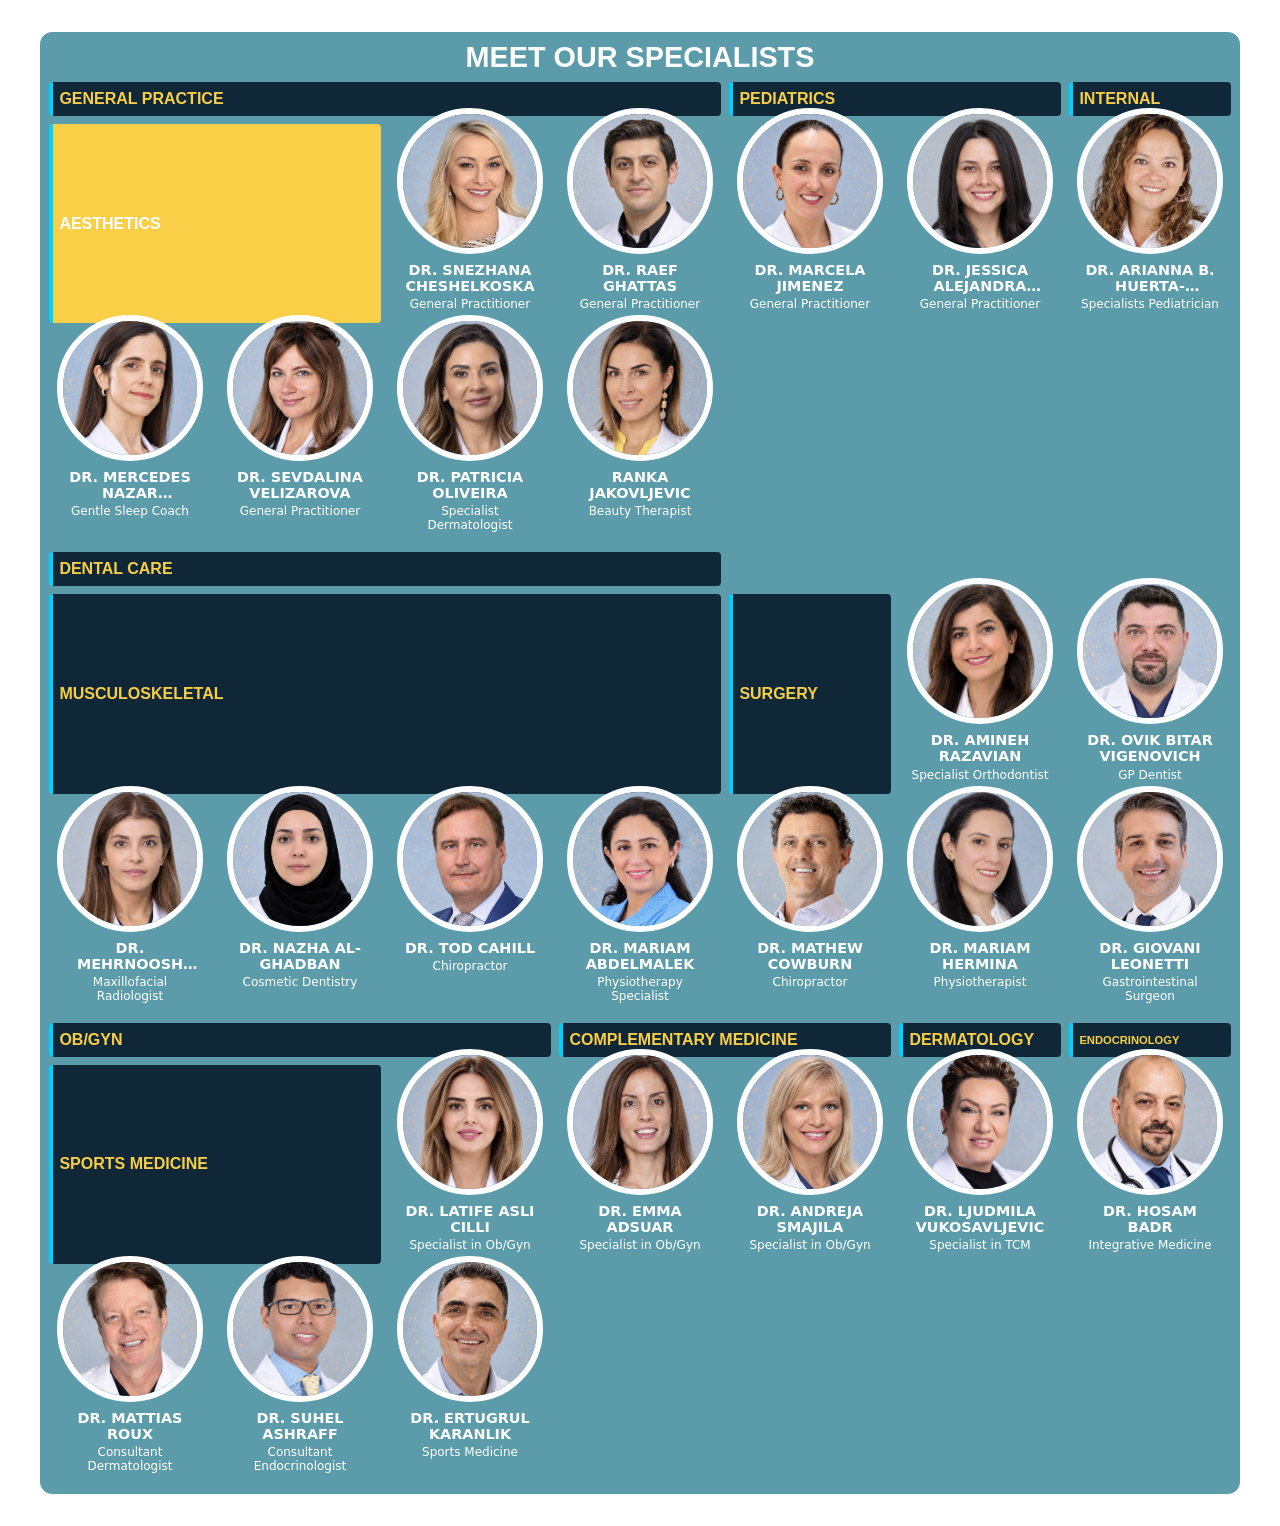
==== commit c150ee6e: "Update index.html" ====
--- a/index.html
+++ b/index.html
@@ -15,12 +15,13 @@
     <h2>MEET OUR SPECIALISTS</h2>
 
     <div class="custom-grid">
-      <!-- ROW 1 HEADERS (4 + 2 + 1 = 7 Columns Total) -->
+      <!-- ROW 1 HEADERS (4 + 2 + 3 = 9 Columns Total) -->
       <div class="section-header span-4">GENERAL PRACTICE</div>
       <div class="section-header span-2">PEDIATRICS</div>
       <div class="section-header span-1">INTERNAL</div>
-
-      <!-- ROW 1 CARDS -->
+      <div class="section-header span-2" style="color: #ffffff; background-color: #f8cf47;">AESTHETICS</div>
+
+      <!-- ROW 1 CARDS (7 Cards total, spanning 1 col each) -->
       <a href="#" class="grid-card-link span-1">
         <div class="grid-card">
           <div class="card-media">
@@ -45,7 +46,7 @@
         </div>
       </a>
 
-      <a href="#" class="grid-card-link span-1"> <!-- href="product-details3.html" */ -->
+      <a href="#" class="grid-card-link span-1">
         <div class="grid-card">
           <div class="card-media">
             <img src="images/profile/03marcela.png" alt="Marcela Profile" style="transform: scale(1.1) translateX(-1%);">
@@ -105,11 +106,150 @@
         </div>
       </a>
 
-      <!-- ROW 2 HEADERS (3 + 1 + 2 + 1 = 7 Columns Total) -->
+      <a href="#" class="grid-card-link span-1">
+        <div class="grid-card">
+          <div class="card-media">
+            <img src="images/profile/12patricia.png" alt="Profile">
+          </div>
+          <div class="card-content">
+            <h3>DR. PATRICIA OLIVEIRA</h3>
+            <p>Specialist Dermatologist</p>
+          </div>
+        </div>
+      </a>
+
+      <a href="#" class="grid-card-link span-1">
+        <div class="grid-card">
+          <div class="card-media">
+            <img src="images/profile/13ranka.png" alt="Profile">
+          </div>
+          <div class="card-content">
+            <h3>RANKA JAKOVLJEVIC</h3>
+            <p>Beauty Therapist</p>
+          </div>
+        </div>
+      </a>
+      
+      <!-- ROW 3 HEADERS (4 + 3 + 2 = 9 Columns Total) -->
+      <div class="section-header span-4">DENTAL CARE</div>
+      <div class="section-header span-4">MUSCULOSKELETAL</div>
+      <div class="section-header span-1">SURGERY</div>
+      
+      <!-- ROW 3 CARDS -->
+      <a href="#" class="grid-card-link span-1">
+        <div class="grid-card">
+          <div class="card-media">
+            <img src="images/profile/15amineh.png" alt="Amineh Profile">
+          </div>
+          <div class="card-content">
+            <h3>DR. AMINEH RAZAVIAN</h3>
+            <p>Specialist Orthodontist</p>
+          </div>
+        </div>
+      </a>
+
+      <a href="#" class="grid-card-link span-1">
+        <div class="grid-card">
+          <div class="card-media">
+            <img src="images/profile/16ovik.png" alt="Ovik Profile">
+          </div>
+          <div class="card-content">
+            <h3>DR. OVIK BITAR VIGENOVICH</h3>
+            <p>GP Dentist</p>
+          </div>
+        </div>
+      </a>
+
+      <a href="#" class="grid-card-link span-1">
+        <div class="grid-card">
+          <div class="card-media">
+            <img src="images/profile/17mehrnoosh.png" alt="Mehrnoosh Profile">
+          </div>
+          <div class="card-content">
+            <h3>DR. MEHRNOOSH DEHBOZORGI</h3>
+            <p>Maxillofacial Radiologist</p>
+          </div>
+        </div>
+      </a>
+
+      <a href="#" class="grid-card-link span-1">
+        <div class="grid-card">
+          <div class="card-media">
+            <img src="images/profile/18nazha.png" alt="Nazha Profile">
+          </div>
+          <div class="card-content">
+            <h3>DR. NAZHA AL-GHADBAN</h3>
+            <p>Cosmetic Dentistry</p>
+          </div>
+        </div>
+      </a>
+
+      <a href="#" class="grid-card-link span-1">
+        <div class="grid-card">
+          <div class="card-media">
+            <img src="images/profile/22tod.png" alt="Tod Profile">
+          </div>
+          <div class="card-content">
+            <h3>DR. TOD CAHILL</h3>
+            <p>Chiropractor</p>
+          </div>
+        </div>
+      </a>
+
+      <a href="#" class="grid-card-link span-1">
+        <div class="grid-card">
+          <div class="card-media">
+            <img src="images/profile/23mariam.png" alt="Mariam Profile">
+          </div>
+          <div class="card-content">
+            <h3>DR. MARIAM ABDELMALEK</h3>
+            <p>Physiotherapy Specialist</p>
+          </div>
+        </div>
+      </a>
+
+      <a href="#" class="grid-card-link span-1">
+        <div class="grid-card">
+          <div class="card-media">
+            <img src="images/profile/24mathew.png" alt="Mathew Profile">
+          </div>
+          <div class="card-content">
+            <h3>DR. MATHEW COWBURN</h3>
+            <p>Chiropractor</p>
+          </div>
+        </div>
+      </a>
+
+      <a href="#" class="grid-card-link span-1">
+        <div class="grid-card">
+          <div class="card-media">
+            <img src="images/profile/25mariam.png" alt="Hermina Profile">
+          </div>
+          <div class="card-content">
+            <h3>DR. MARIAM HERMINA</h3>
+            <p>Physiotherapist</p>
+          </div>
+        </div>
+      </a>
+
+      <a href="#" class="grid-card-link span-1">
+        <div class="grid-card">
+          <div class="card-media">
+            <img src="images/profile/21giovanni.png" alt="Giovani Profile">
+          </div>
+          <div class="card-content">
+            <h3>DR. GIOVANI LEONETTI</h3>
+            <p>Gastrointestinal Surgeon</p>
+          </div>
+        </div>
+      </a>
+
+      <!-- ROW 2 HEADERS (3 + 2 + 2 + 2 = 9 Columns Total) -->
       <div class="section-header span-3">OB/GYN</div>
+      <div class="section-header span-2">COMPLEMENTARY MEDICINE</div>
       <div class="section-header span-1">DERMATOLOGY</div>
-      <div class="section-header span-2" style="color: #ffffff; background-color: #f8cf47;">AESTHETICS</div>
-      <div class="section-header span-1" style="font-size: 0.8rem;">ENDOCRINOLOGY</div>
+      <div class="section-header span-1" style="font-size: 0.7rem;">ENDOCRINOLOGY</div>
+      <div class="section-header span-2">SPORTS MEDICINE</div>
 
       <!-- ROW 2 CARDS -->
       <a href="#" class="grid-card-link span-1">
@@ -127,7 +267,7 @@
       <a href="#" class="grid-card-link span-1">
         <div class="grid-card">
           <div class="card-media">
-            <img src="images/profile/09emma.png" alt="EmmaProfile">
+            <img src="images/profile/09emma.png" alt="Emma Profile">
           </div>
           <div class="card-content">
             <h3>DR. EMMA ADSUAR</h3>
@@ -151,6 +291,30 @@
       <a href="#" class="grid-card-link span-1">
         <div class="grid-card">
           <div class="card-media">
+            <img src="images/profile/19ljudmila.png" alt="Ljudmila Profile">
+          </div>
+          <div class="card-content">
+            <h3>DR. LJUDMILA VUKOSAVLJEVIC</h3>
+            <p>Specialist in TCM</p>
+          </div>
+        </div>
+      </a>
+
+      <a href="#" class="grid-card-link span-1">
+        <div class="grid-card">
+          <div class="card-media">
+            <img src="images/profile/20hosam.png" alt="Hosam Profile">
+          </div>
+          <div class="card-content">
+            <h3>DR. HOSAM BADR</h3>
+            <p>Integrative Medicine</p>
+          </div>
+        </div>
+      </a>
+
+      <a href="#" class="grid-card-link span-1">
+        <div class="grid-card">
+          <div class="card-media">
             <img src="images/profile/11matthias.png" alt="Profile">
           </div>
           <div class="card-content">
@@ -163,30 +327,6 @@
       <a href="#" class="grid-card-link span-1">
         <div class="grid-card">
           <div class="card-media">
-            <img src="images/profile/12patricia.png" alt="Profile">
-          </div>
-          <div class="card-content">
-            <h3>DR. PATRICIA OLIVEIRA</h3>
-            <p>Specialist Dermatologist</p>
-          </div>
-        </div>
-      </a>
-
-      <a href="#" class="grid-card-link span-1">
-        <div class="grid-card">
-          <div class="card-media">
-            <img src="images/profile/13ranka.png" alt="Profile">
-          </div>
-          <div class="card-content">
-            <h3>RANKA JAKOVLJEVIC</h3>
-            <p>Beauty Therapist</p>
-          </div>
-        </div>
-      </a>
-
-      <a href="#" class="grid-card-link span-1">
-        <div class="grid-card">
-          <div class="card-media">
             <img src="images/profile/14suhel.png" alt="Profile">
           </div>
           <div class="card-content">
@@ -195,151 +335,7 @@
           </div>
         </div>
       </a>
-
-      <!-- ROW 3 HEADERS (4 + 2 + 1 = 7 Columns Total) -->
-      <div class="section-header span-4">DENTAL CARE</div>
-      <div class="section-header span-2">COMPLEMENTARY MEDICINE</div>
-      <div class="section-header span-1">SURGERY</div>
-
-      <!-- ROW 3 CARDS -->
-      <a href="#" class="grid-card-link span-1">
-        <div class="grid-card">
-          <div class="card-media">
-            <img src="images/profile/15amineh.png" alt="Amineh Profile">
-          </div>
-          <div class="card-content">
-            <h3>DR. AMINEH RAZAVIAN</h3>
-            <p>Specialist Orthodontist and Paediatric Dentist</p>
-          </div>
-        </div>
-      </a>
-
-      <a href="#" class="grid-card-link span-1">
-        <div class="grid-card">
-          <div class="card-media">
-            <img src="images/profile/16ovik.png" alt="OviK Profile">
-          </div>
-          <div class="card-content">
-            <h3>DR. OVIK BITAR VIGENOVICH</h3>
-            <p>GP Dentist</p>
-          </div>
-        </div>
-      </a>
-
-      <a href="#" class="grid-card-link span-1">
-        <div class="grid-card">
-          <div class="card-media">
-            <img src="images/profile/17mehrnoosh.png" alt="Mehrnoosh Profile">
-          </div>
-          <div class="card-content">
-            <h3>DR. MEHRNOOSH DEHBOZORGI</h3>
-            <p>Maxillofacial Radiologist and Implantologist</p>
-          </div>
-        </div>
-      </a>
-
-      <a href="#" class="grid-card-link span-1">
-        <div class="grid-card">
-          <div class="card-media">
-            <img src="images/profile/18nazha.png" alt="Nazha Profile">
-          </div>
-          <div class="card-content">
-            <h3>DR. NAZHA AL-GHADBAN</h3>
-            <p>Cosmetic Dentistry</p>
-          </div>
-        </div>
-      </a>
-
-      <a href="#" class="grid-card-link span-1">
-        <div class="grid-card">
-          <div class="card-media">
-            <img src="images/profile/19ljudmila.png" alt="Ljudmila Profile">
-          </div>
-          <div class="card-content">
-            <h3>DR. LJUDMILA VUKOSAVLJEVIC</h3>
-            <p>Specialist in TCM & Bioresonance</p>
-          </div>
-        </div>
-      </a>
-
-      <a href="#" class="grid-card-link span-1">
-        <div class="grid-card">
-          <div class="card-media">
-            <img src="images/profile/20hosam.png" alt="Hosam Profile">
-          </div>
-          <div class="card-content">
-            <h3>DR. HOSAM BADR</h3>
-            <p>Integrative & Complementary Medicine</p>
-          </div>
-        </div>
-      </a>
-
-      <a href="#" class="grid-card-link span-1">
-        <div class="grid-card">
-          <div class="card-media">
-            <img src="images/profile/21giovanni.png" alt="Giovani Profile">
-          </div>
-          <div class="card-content">
-            <h3>DR. GIOVANI LEONETTI</h3>
-            <p>Gastrointestinal Surgeon</p>
-          </div>
-        </div>
-      </a>
-
-      <!-- ROW 4 HEADERS (4 + 1 + 2 = 7 Columns Total) -->
-      <div class="section-header span-4">MUSCULOSKELETAL</div>
-      <div class="section-header span-2">SPORTS MEDICINE</div>
-      <div class="section-header span-1" style="color: #ffffff; background-color: transparent; border-left: 4px solid transparent;"></div>
-
-      <!-- ROW 4 CARDS -->
-      <a href="#" class="grid-card-link span-1">
-        <div class="grid-card">
-          <div class="card-media">
-            <img src="images/profile/22tod.png" alt="Tod Profile">
-          </div>
-          <div class="card-content">
-            <h3>DR. TOD CAHILL</h3>
-            <p>Award-Winning Chiropractor</p>
-          </div>
-        </div>
-      </a>
-
-      <a href="#" class="grid-card-link span-1">
-        <div class="grid-card">
-          <div class="card-media">
-            <img src="images/profile/23mariam.png" alt="Mariam Profile">
-          </div>
-          <div class="card-content">
-            <h3>DR. MARIAM ABDELMALEK</h3>
-            <p>Physiotherapy Specialist</p>
-          </div>
-        </div>
-      </a>
-
-      <a href="#" class="grid-card-link span-1">
-        <div class="grid-card">
-          <div class="card-media">
-            <img src="images/profile/24mathew.png" alt="Mathew Profile">
-          </div>
-          <div class="card-content">
-            <h3>DR. MATHEW COWBURN</h3>
-            <p>Chiropractor</p>
-          </div>
-        </div>
-      </a>
-
-      <a href="#" class="grid-card-link span-1">
-        <div class="grid-card">
-          <div class="card-media">
-            <img src="images/profile/25mariam.png" alt="Nazha Profile">
-          </div>
-          <div class="card-content">
-            <h3>DR. MARIAM HERMINA</h3>
-            <p>Physiotherapist</p>
-          </div>
-        </div>
-      </a>
-
+      
       <a href="#" class="grid-card-link span-1">
         <div class="grid-card">
           <div class="card-media">
@@ -347,11 +343,12 @@
           </div>
           <div class="card-content">
             <h3>DR. ERTUGRUL KARANLIK</h3>
-            <p>Consultant in Sports Medicine</p>
-          </div>
-        </div>
-      </a>
-
+            <p>Sports Medicine</p>
+          </div>
+        </div>
+      </a>
+
+      
     </div>
   </section>
 
--- a/style.css
+++ b/style.css
@@ -20,7 +20,7 @@
   border: 1px solid #5c9caa;
   border-radius: 12px;
   padding:0.5em;
-  box-shadow: 0 8px 24px rgba(0, 0, 0, 0.8);
+  /* box-shadow: 0 8px 24px rgba(0, 0, 0, 0.8); */
 }
 
 .content-box h2 {
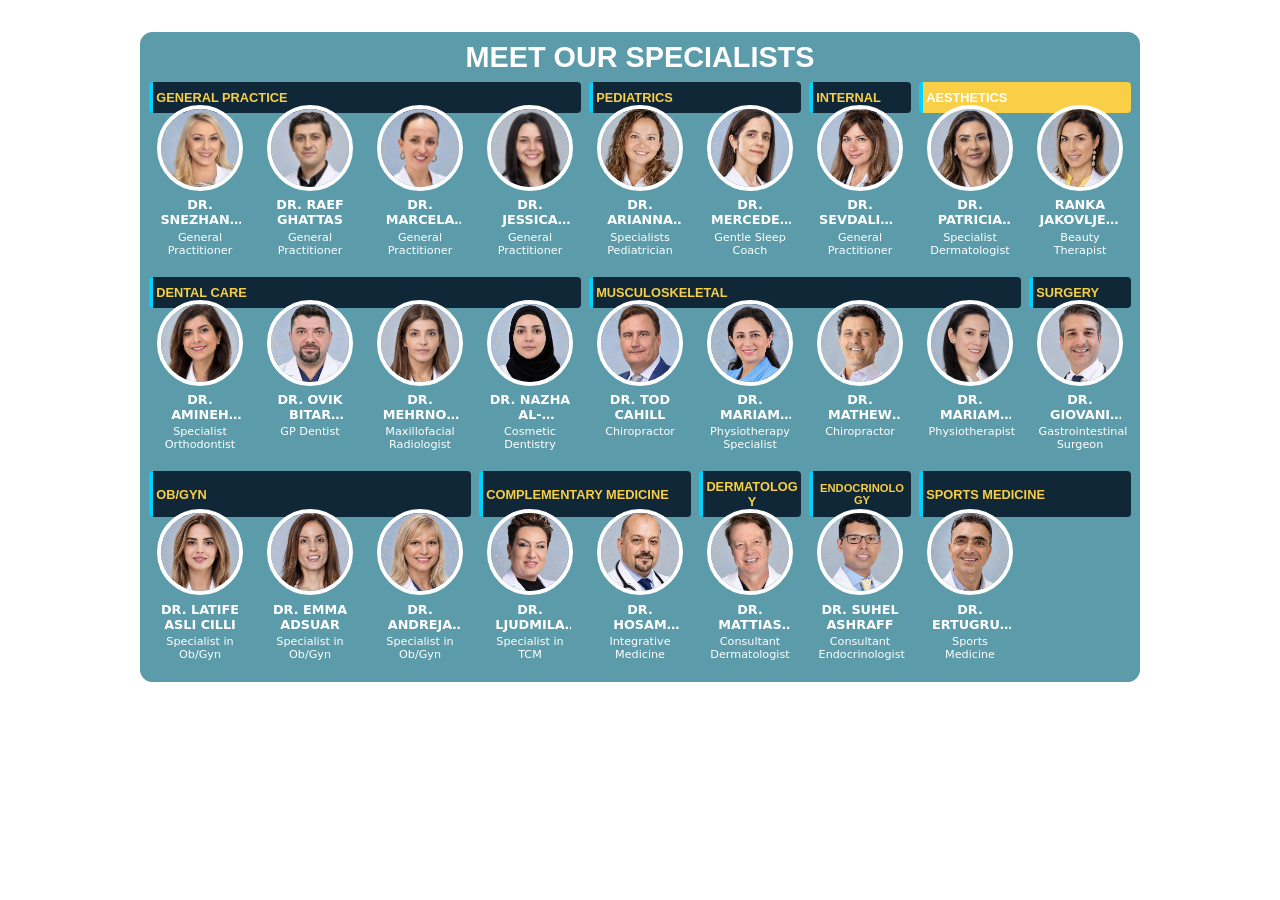
==== commit f1f8990e: "Update index.html" ====
--- a/index.html
+++ b/index.html
@@ -22,7 +22,7 @@
       <div class="section-header span-2" style="color: #ffffff; background-color: #f8cf47;">AESTHETICS</div>
 
       <!-- ROW 1 CARDS (7 Cards total, spanning 1 col each) -->
-      <a href="#" class="grid-card-link span-1">
+      <a href="profile.html?id=snezhana" class="grid-card-link span-1">
         <div class="grid-card">
           <div class="card-media">
             <img src="images/profile/01snezhana.png" alt="Snezhana Profile" style="transform: scale(1.1) translateX(-1%);">
@@ -34,7 +34,7 @@
         </div>
       </a>
 
-      <a href="#" class="grid-card-link span-1">
+      <a href="profile.html?id=raef" class="grid-card-link span-1">
         <div class="grid-card">
           <div class="card-media">
             <img src="images/profile/02raef.png" alt="Raef Profile" style="transform: scale(1.1) translateX(-1%);">
--- a/style.css
+++ b/style.css
@@ -15,12 +15,11 @@
 /* 1. Main Outer Container */
 .content-box {
   width: 100%;
-  max-width: 1200px;
+  max-width: 1000px; /* Increased slightly to comfortably accommodate 9 columns */
   background-color: #5c9caa;
   border: 1px solid #5c9caa;
   border-radius: 12px;
-  padding:0.5em;
-  /* box-shadow: 0 8px 24px rgba(0, 0, 0, 0.8); */
+  padding: 0.5em;
 }
 
 .content-box h2 {
@@ -32,59 +31,43 @@
   color: #ffffff;
 }
 
-/* 2. Custom 7-Column Grid */
+/* 2. Custom 9-Column Grid */
 .custom-grid {
   display: grid;
-  grid-template-columns: repeat(7, minmax(0, 1fr));
+  grid-template-columns: repeat(9, minmax(0, 1fr));
   gap: 0.5rem;
   width: 100%;
 }
 
-/* Span Helper Classes */
+/* Span Helper Classes (Up to 9 Columns) */
 .span-1 { grid-column: span 1; }
 .span-2 { grid-column: span 2; }
 .span-3 { grid-column: span 3; }
 .span-4 { grid-column: span 4; }
+.span-5 { grid-column: span 5; }
+.span-6 { grid-column: span 6; }
+.span-7 { grid-column: span 7; }
+.span-8 { grid-column: span 8; }
+.span-9 { grid-column: span 9; }
 
 /* Sub-Headers */
 .section-header {
   background-color: #102737;
   color: #f8cf47;
-  padding: 0.5rem 0.4rem; /* Slightly tighter horizontal padding */
+  padding: 0.5rem 0.2rem;
   font-weight: bold;
-  
-  /* 1. Scale down font slightly to fit 1-span columns in Notion */
-  font-size: 1rem; 
-  
+  font-size: 0.8rem; /* Scaled down slightly to ensure fit in 1-column header spans */
   font-family: "Trebuchet MS", "Lucida Sans Unicode", sans-serif;
   border-left: 4px solid #00d2ff;
   border-radius: 4px;
-
-  /* 2. Flex centering & Text handling */
+  z-index: 1;
   display: flex;
   align-items: center;
   justify-content: left;
   text-align: center;
-  
-  /* 3. Prevent text overflow */
-  white-space: normal;       /* Allows wrapping if necessary */
-  overflow-wrap: break-word; /* Prevents text breaking out of borders */
   word-break: break-word;
-  hyphens: auto;             /* Adds soft hyphenation if a word is too wide */
-  box-sizing: border-box;
+  overflow-wrap: break-word;
 }
-
-/* .section-header {
-  background-color: #102737;
-  color: #00d2ff;
-  padding: 0.5rem 0.4rem;
-  font-weight: bold;
-  font-size: 1rem;
-  font-family: "Trebuchet MS", "Lucida Sans Unicode", sans-serif;
-  border-left: 4px solid #00d2ff;
-  border-radius: 4px;
-  z-index: 1;
-} */
 
 /* 3. Outer Grid Link Wrapper */
 .grid-card-link {
@@ -104,50 +87,31 @@
 .grid-card {
   width: 100%;
   background-color: transparent;
-  /* border: 1px solid #333333; */
   border-radius: 8px;
   padding: 0.5rem;
   padding-top: 0;
   display: flex;
   flex-direction: column;
   align-items: center;
-  transition: border-color 0.3s ease, background-color 0.3s ease; /* transform 0.3s cubic-bezier(0.175, 0.885, 0.32, 1.275),
-              box-shadow 0.3s ease,
-              border-color 0.3s ease,
-              background-color 0.3s ease; */
+  transition: border-color 0.3s ease, background-color 0.3s ease;
   cursor: pointer;
-
   position: relative;
   overflow: visible !important;
 }
-
-/* .grid-card-link:hover .grid-card { */
-  /* transform: scale(1.1) translateY(-15px); */
-  /* background-color: #1a1a1a; */
-  /* border-color: #00d2ff; */
-  /* box-shadow: 0 10px 20px rgba(0, 210, 255, 0.4); */
-
-  /* z-index: 100;
-  position: relative; */
-/* } */
 
 /* 5. TOP BOX: Media / Image Container */
 .card-media {
   width: 100%;
   aspect-ratio: 1 / 1;
   border-radius: 50%;
-  border: 6px solid #ffffff;
-  
-  /* CRITICAL: Clips the image so it doesn't spill outside the circle when enlarged */
+  border: 4px solid #ffffff; /* Reduced from 6px to proportion better with 9 cols */
   overflow: hidden;
-
   display: flex;
   justify-content: center;
   align-items: center;
   position: relative;
   z-index: 2;
-  transition: transform 0.3s cubic-bezier(0.175, 0.885, 0.32, 1.275), box-show 0.3s, border-color 0.3s ease;
-  /* padding: 0.25rem; Adjust individual top box spacing here */
+  transition: transform 0.3s cubic-bezier(0.175, 0.885, 0.32, 1.275), box-shadow 0.3s ease, border-color 0.3s ease;
 }
 
 .grid-card-link:hover .card-media {
@@ -168,33 +132,27 @@
 
 .grid-card-link:hover .card-media img {
   border-color: #00d2ff;
-}
-
-/* Optional: Extra zoom on hover inside the circle */
-.grid-card-link:hover .card-media img {
-  transform: scale(1.35) !important;   /* Zooms in even further when hovering over the card */
+  transform: scale(1.35) !important;
 }
 
 /* 6. BOTTOM BOX: Text Content Container */
 .card-content {
   width: 100%;
   text-align: center;
-  padding: 0.5rem 0.25rem 0.25rem 0.25rem; /* Adjust individual bottom box spacing here */
+  padding: 0.4rem 0.1rem 0.25rem 0.1rem;
 }
 
 .card-content h3 {
-  font-size: 0.9rem;
+  font-size: 0.8rem; /* Adjusted for 9-column width constraints */
   color: #ffffff;
   margin-bottom: 0.2rem;
   transition: color 0.3s ease;
-
-  /* Line Clamping to max 2 lines */
   display: -webkit-box;
   -webkit-line-clamp: 2;
   -webkit-box-orient: vertical;
   overflow: hidden;
   text-overflow: ellipsis;
-  word-break: break-word; /* Prevents long unbroken strings from overflowing */
+  word-break: break-word;
 }
 
 .grid-card-link:hover .card-content h3 {
@@ -202,13 +160,6 @@
 }
 
 .card-content p {
-  font-size: 0.75rem;
+  font-size: 0.7rem;
   color: #ffffff;
 }
-
-/* ==========================================
-   TEMPORARY DEBUGGING BORDERS (Delete later)
-   ========================================== */
-/* header, section, main, nav, footer, div {
-  outline: 2px dashed #ff3366 !important;
-} */
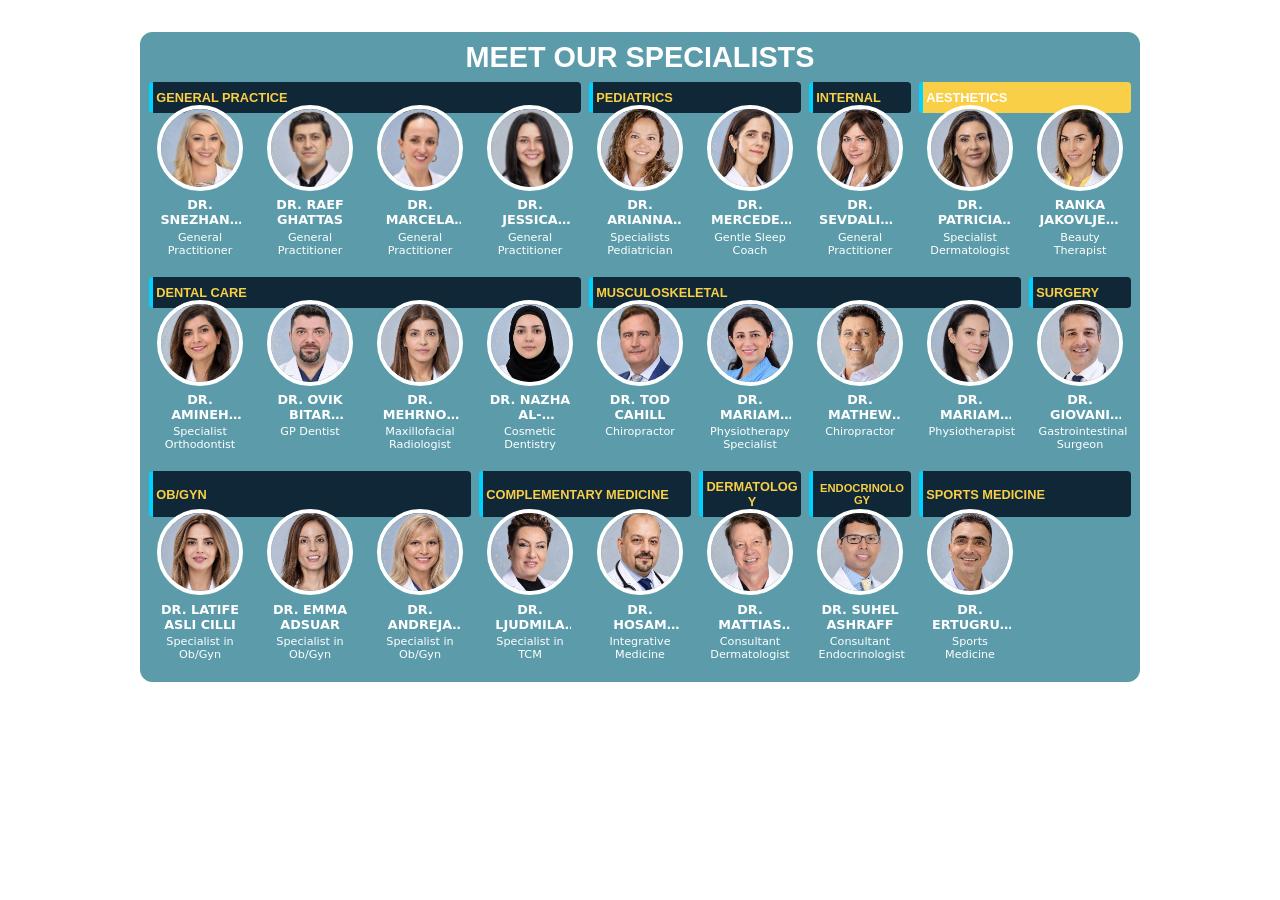
==== commit 54bb72e3: "Update index.html adding profile placeholder" ====
--- a/index.html
+++ b/index.html
@@ -46,7 +46,7 @@
         </div>
       </a>
 
-      <a href="#" class="grid-card-link span-1">
+      <a href="profile.html?id=marcela" class="grid-card-link span-1">
         <div class="grid-card">
           <div class="card-media">
             <img src="images/profile/03marcela.png" alt="Marcela Profile" style="transform: scale(1.1) translateX(-1%);">
@@ -58,7 +58,7 @@
         </div>
       </a>
 
-      <a href="#" class="grid-card-link span-1">
+      <a href="profile.html?id=jessica" class="grid-card-link span-1">
         <div class="grid-card">
           <div class="card-media">
             <img src="images/profile/04jessica.png" alt="Profile" style="transform: scale(1.1) translateX(-1%);">
@@ -70,7 +70,7 @@
         </div>
       </a>
 
-      <a href="#" class="grid-card-link span-1">
+      <a href="profile.html?id=arianna" class="grid-card-link span-1">
         <div class="grid-card">
           <div class="card-media">
             <img src="images/profile/05arianna.png" alt="Arianna Profile">
@@ -82,7 +82,7 @@
         </div>
       </a>
 
-      <a href="#" class="grid-card-link span-1">
+      <a href="profile.html?id=mercedes" class="grid-card-link span-1">
         <div class="grid-card">
           <div class="card-media">
             <img src="images/profile/06mercedes.png" alt="Mercedes Profile">
@@ -94,7 +94,7 @@
         </div>
       </a>
 
-      <a href="#" class="grid-card-link span-1">
+      <a href="profile.html?id=sevdalina" class="grid-card-link span-1">
         <div class="grid-card">
           <div class="card-media">
             <img src="images/profile/07sevdalina.png" alt="Sevdalina Profile">
@@ -106,7 +106,7 @@
         </div>
       </a>
 
-      <a href="#" class="grid-card-link span-1">
+      <a href="profile.html?id=patricia" class="grid-card-link span-1">
         <div class="grid-card">
           <div class="card-media">
             <img src="images/profile/12patricia.png" alt="Profile">
@@ -118,7 +118,7 @@
         </div>
       </a>
 
-      <a href="#" class="grid-card-link span-1">
+      <a href="profile.html?id=ranka" class="grid-card-link span-1">
         <div class="grid-card">
           <div class="card-media">
             <img src="images/profile/13ranka.png" alt="Profile">
@@ -136,7 +136,7 @@
       <div class="section-header span-1">SURGERY</div>
       
       <!-- ROW 3 CARDS -->
-      <a href="#" class="grid-card-link span-1">
+      <a href="profile.html?id=amineh" class="grid-card-link span-1">
         <div class="grid-card">
           <div class="card-media">
             <img src="images/profile/15amineh.png" alt="Amineh Profile">
@@ -148,7 +148,7 @@
         </div>
       </a>
 
-      <a href="#" class="grid-card-link span-1">
+      <a href="profile.html?id=ovik" class="grid-card-link span-1">
         <div class="grid-card">
           <div class="card-media">
             <img src="images/profile/16ovik.png" alt="Ovik Profile">
@@ -160,7 +160,7 @@
         </div>
       </a>
 
-      <a href="#" class="grid-card-link span-1">
+      <a href="profile.html?id=mehrnoosh" class="grid-card-link span-1">
         <div class="grid-card">
           <div class="card-media">
             <img src="images/profile/17mehrnoosh.png" alt="Mehrnoosh Profile">
@@ -172,7 +172,7 @@
         </div>
       </a>
 
-      <a href="#" class="grid-card-link span-1">
+      <a href="profile.html?id=nazha" class="grid-card-link span-1">
         <div class="grid-card">
           <div class="card-media">
             <img src="images/profile/18nazha.png" alt="Nazha Profile">
@@ -184,7 +184,7 @@
         </div>
       </a>
 
-      <a href="#" class="grid-card-link span-1">
+      <a href="profile.html?id=tod" class="grid-card-link span-1">
         <div class="grid-card">
           <div class="card-media">
             <img src="images/profile/22tod.png" alt="Tod Profile">
@@ -196,7 +196,7 @@
         </div>
       </a>
 
-      <a href="#" class="grid-card-link span-1">
+      <a href="profile.html?id=mariam" class="grid-card-link span-1">
         <div class="grid-card">
           <div class="card-media">
             <img src="images/profile/23mariam.png" alt="Mariam Profile">
@@ -208,7 +208,7 @@
         </div>
       </a>
 
-      <a href="#" class="grid-card-link span-1">
+      <a href="profile.html?id=mathew" class="grid-card-link span-1">
         <div class="grid-card">
           <div class="card-media">
             <img src="images/profile/24mathew.png" alt="Mathew Profile">
@@ -220,7 +220,7 @@
         </div>
       </a>
 
-      <a href="#" class="grid-card-link span-1">
+      <a href="profile.html?id=hermina" class="grid-card-link span-1">
         <div class="grid-card">
           <div class="card-media">
             <img src="images/profile/25mariam.png" alt="Hermina Profile">
@@ -232,7 +232,7 @@
         </div>
       </a>
 
-      <a href="#" class="grid-card-link span-1">
+      <a href="profile.html?id=giovanni" class="grid-card-link span-1">
         <div class="grid-card">
           <div class="card-media">
             <img src="images/profile/21giovanni.png" alt="Giovani Profile">
@@ -252,7 +252,7 @@
       <div class="section-header span-2">SPORTS MEDICINE</div>
 
       <!-- ROW 2 CARDS -->
-      <a href="#" class="grid-card-link span-1">
+      <a href="profile.html?id=latife" class="grid-card-link span-1">
         <div class="grid-card">
           <div class="card-media">
             <img src="images/profile/08latife.png" alt="Latife Profile">
@@ -264,7 +264,7 @@
         </div>
       </a>
 
-      <a href="#" class="grid-card-link span-1">
+      <a href="profile.html?id=patricia" class="grid-card-link span-1">
         <div class="grid-card">
           <div class="card-media">
             <img src="images/profile/09emma.png" alt="Emma Profile">
@@ -276,7 +276,7 @@
         </div>
       </a>
 
-      <a href="#" class="grid-card-link span-1">
+      <a href="profile.html?id=andreja" class="grid-card-link span-1">
         <div class="grid-card">
           <div class="card-media">
             <img src="images/profile/10andreja.png" alt="Profile">
@@ -288,7 +288,7 @@
         </div>
       </a>
 
-      <a href="#" class="grid-card-link span-1">
+      <a href="profile.html?id=ljudmila" class="grid-card-link span-1">
         <div class="grid-card">
           <div class="card-media">
             <img src="images/profile/19ljudmila.png" alt="Ljudmila Profile">
@@ -300,7 +300,7 @@
         </div>
       </a>
 
-      <a href="#" class="grid-card-link span-1">
+      <a href="profile.html?id=hosam" class="grid-card-link span-1">
         <div class="grid-card">
           <div class="card-media">
             <img src="images/profile/20hosam.png" alt="Hosam Profile">
@@ -312,7 +312,7 @@
         </div>
       </a>
 
-      <a href="#" class="grid-card-link span-1">
+      <a href="profile.html?id=matthias" class="grid-card-link span-1">
         <div class="grid-card">
           <div class="card-media">
             <img src="images/profile/11matthias.png" alt="Profile">
@@ -324,7 +324,7 @@
         </div>
       </a>
 
-      <a href="#" class="grid-card-link span-1">
+      <a href="profile.html?id=suhel" class="grid-card-link span-1">
         <div class="grid-card">
           <div class="card-media">
             <img src="images/profile/14suhel.png" alt="Profile">
@@ -336,7 +336,7 @@
         </div>
       </a>
       
-      <a href="#" class="grid-card-link span-1">
+      <a href="profile.html?id=ertugrul" class="grid-card-link span-1">
         <div class="grid-card">
           <div class="card-media">
             <img src="images/profile/26ertugrul.png" alt="Ertugrul Profile">
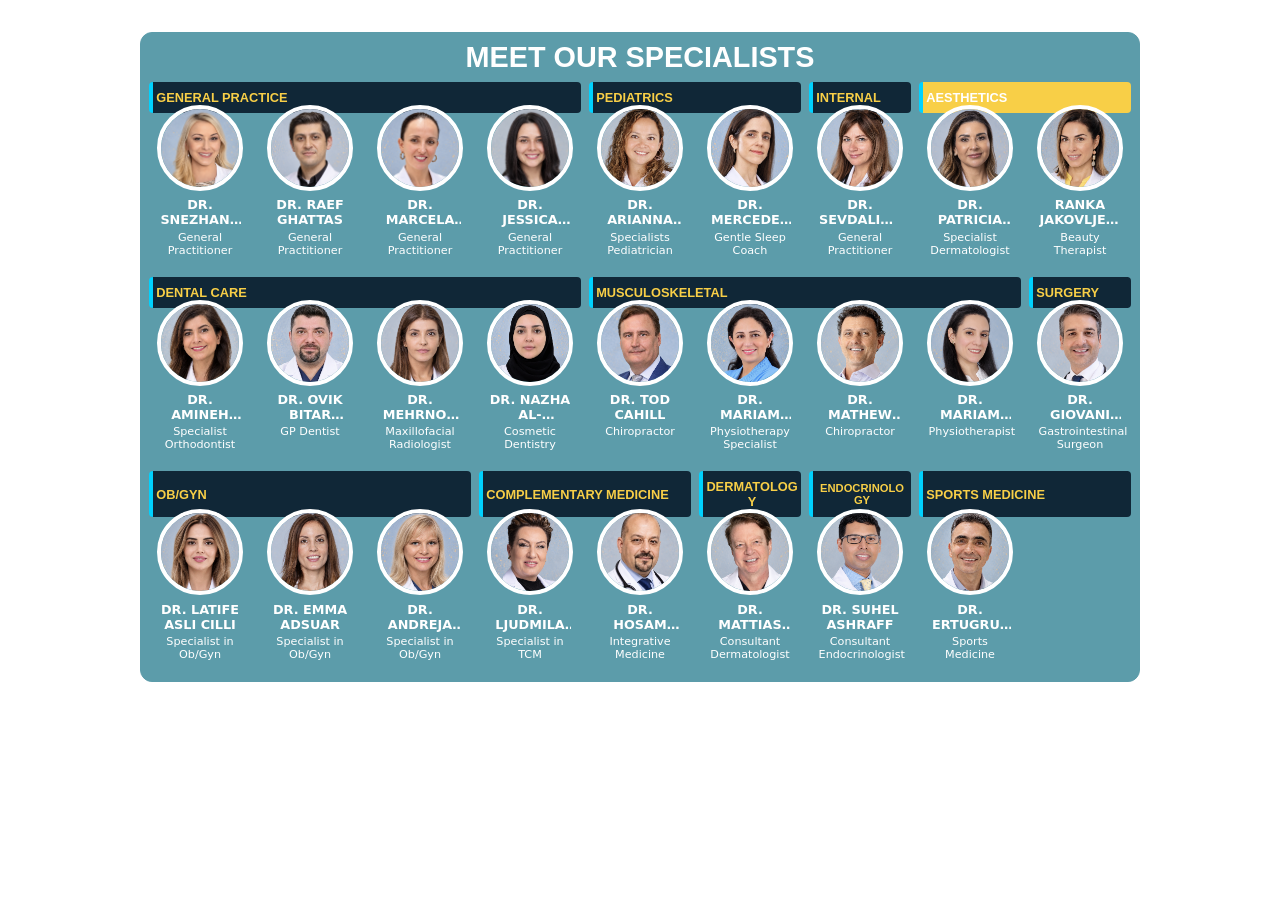
==== commit 21339101: "Update index.html BACKGROUND PREFETCH SCRIPT" ====
--- a/index.html
+++ b/index.html
@@ -10,6 +10,23 @@
 
 <body>
 
+  <!-- BACKGROUND PREFETCH SCRIPT -->
+  <script>
+    const SHEET_CSV_URL = 'https://docs.google.com/spreadsheets/d/e/2PACX-1vRnFW041zdJXMRav-fF9iQtmu6Ee6KDKlGfpZPt7YxQD6mWdwimz3jbDsza1wnyLFH2yxbbYeU9Ov5-/pub?gid=0&single=true&output=csv';
+
+    // Prefetch CSV data immediately upon opening the directory if not already cached
+    if (!sessionStorage.getItem('doctorsCSV')) {
+      fetch(SHEET_CSV_URL)
+        .then(response => response.text())
+        .then(csvText => {
+          sessionStorage.setItem('doctorsCSV', csvText);
+        })
+        .catch(error => {
+          console.error("Background prefetch failed:", error);
+        });
+    }
+  </script>
+  
   <!-- MAIN CONTAINER BOX -->
   <section class="content-box">
     <h2>MEET OUR SPECIALISTS</h2>
